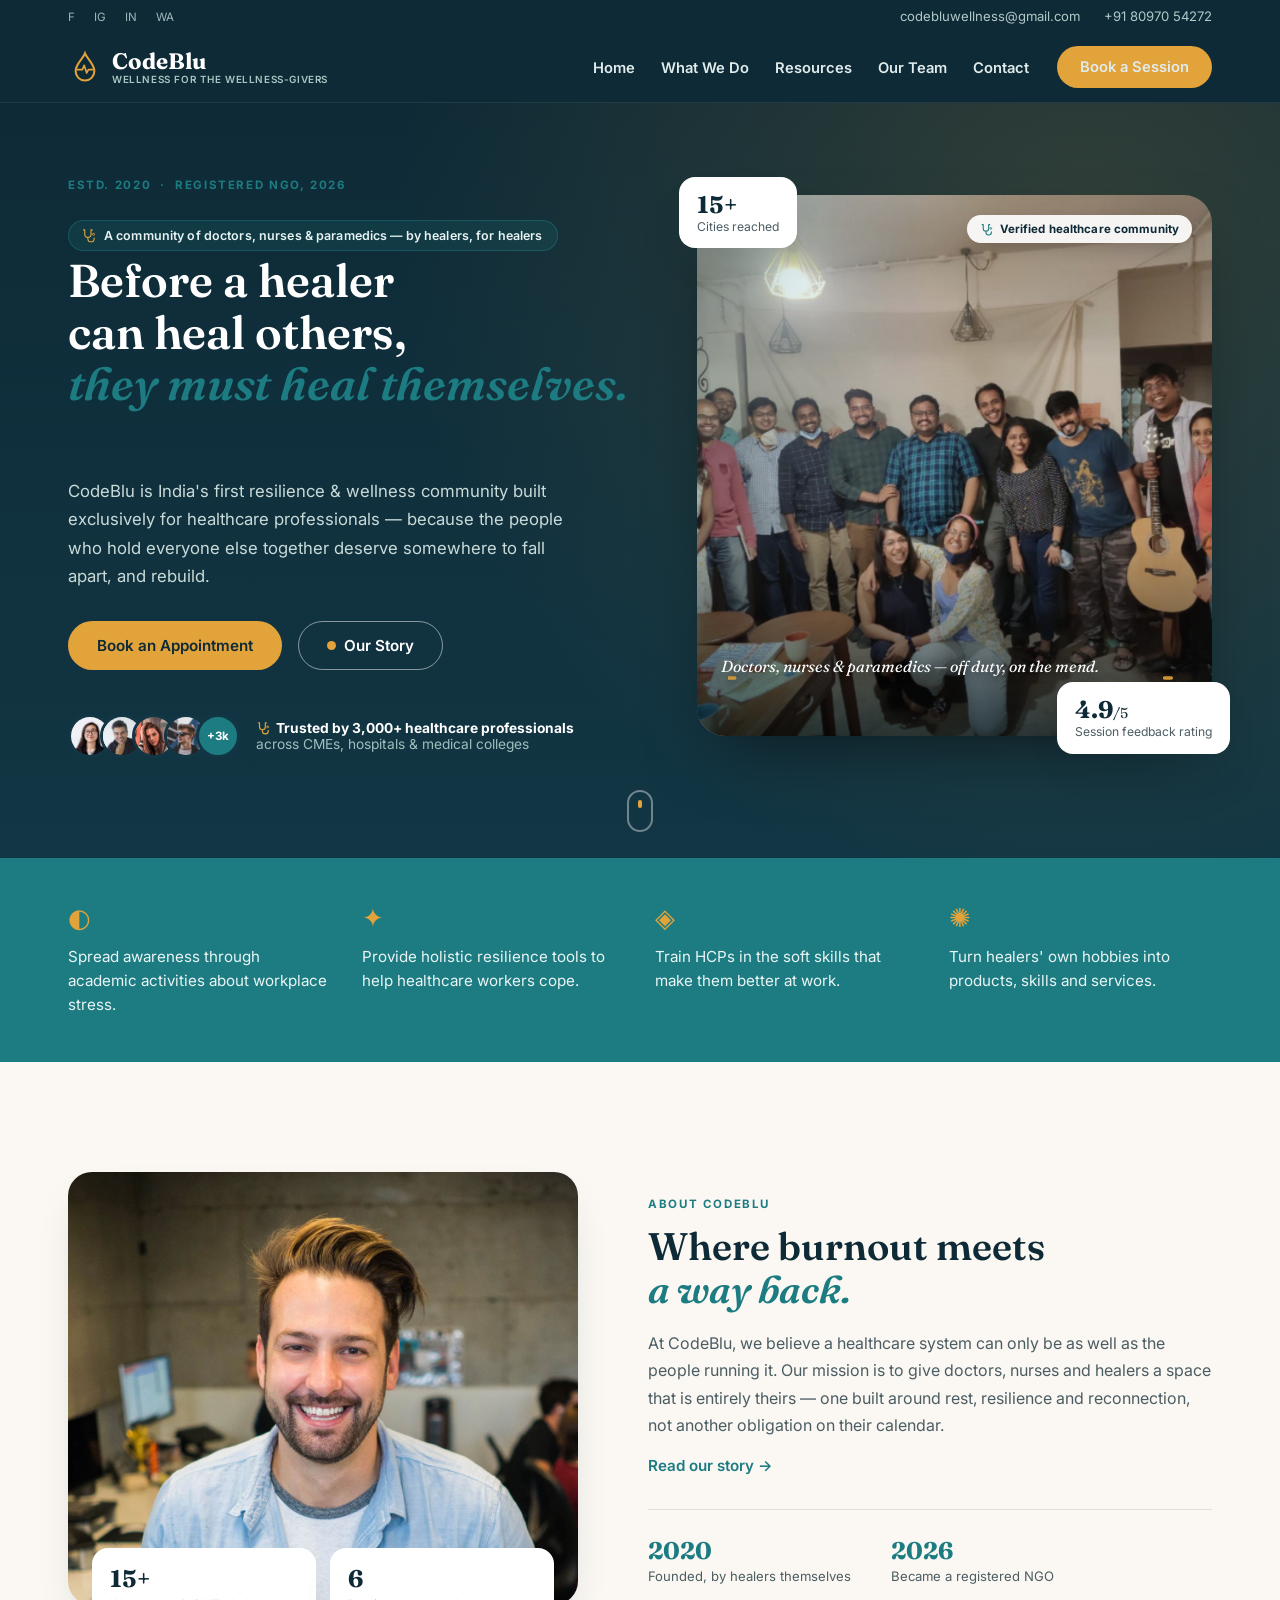
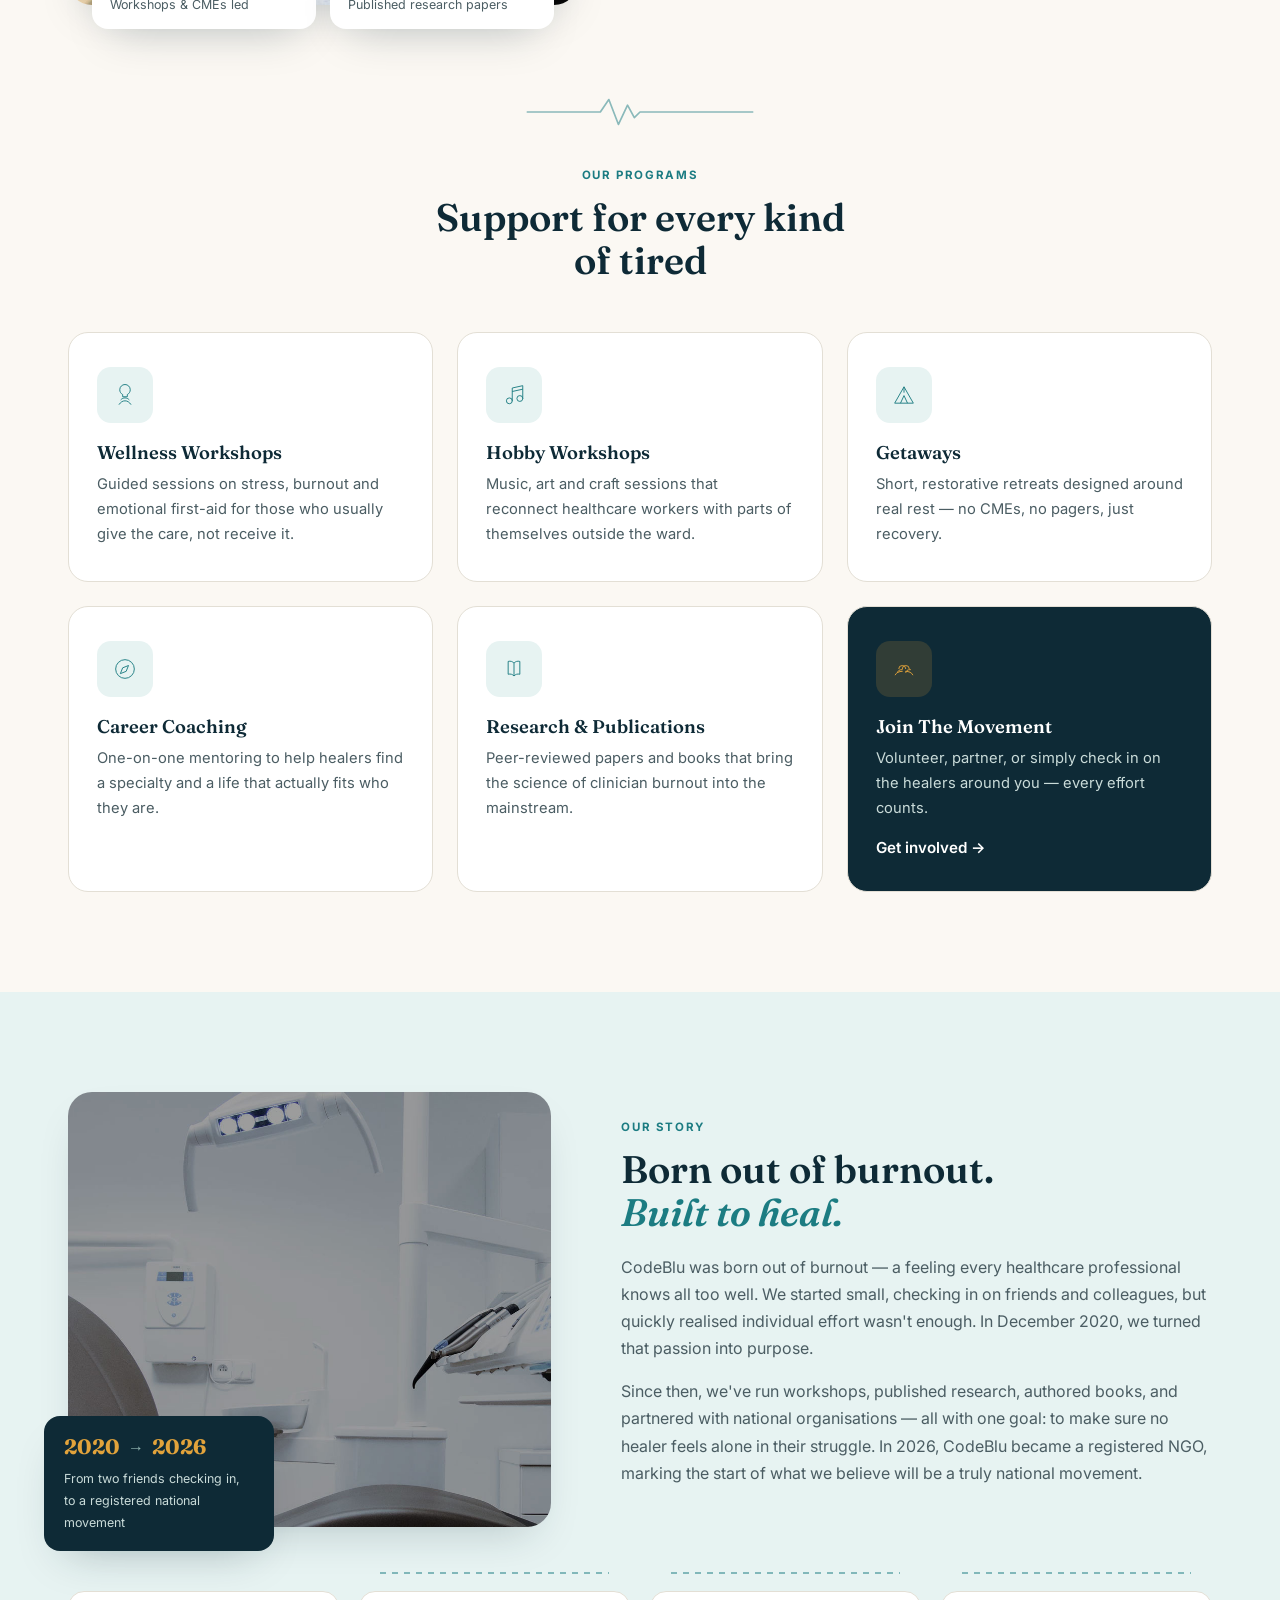
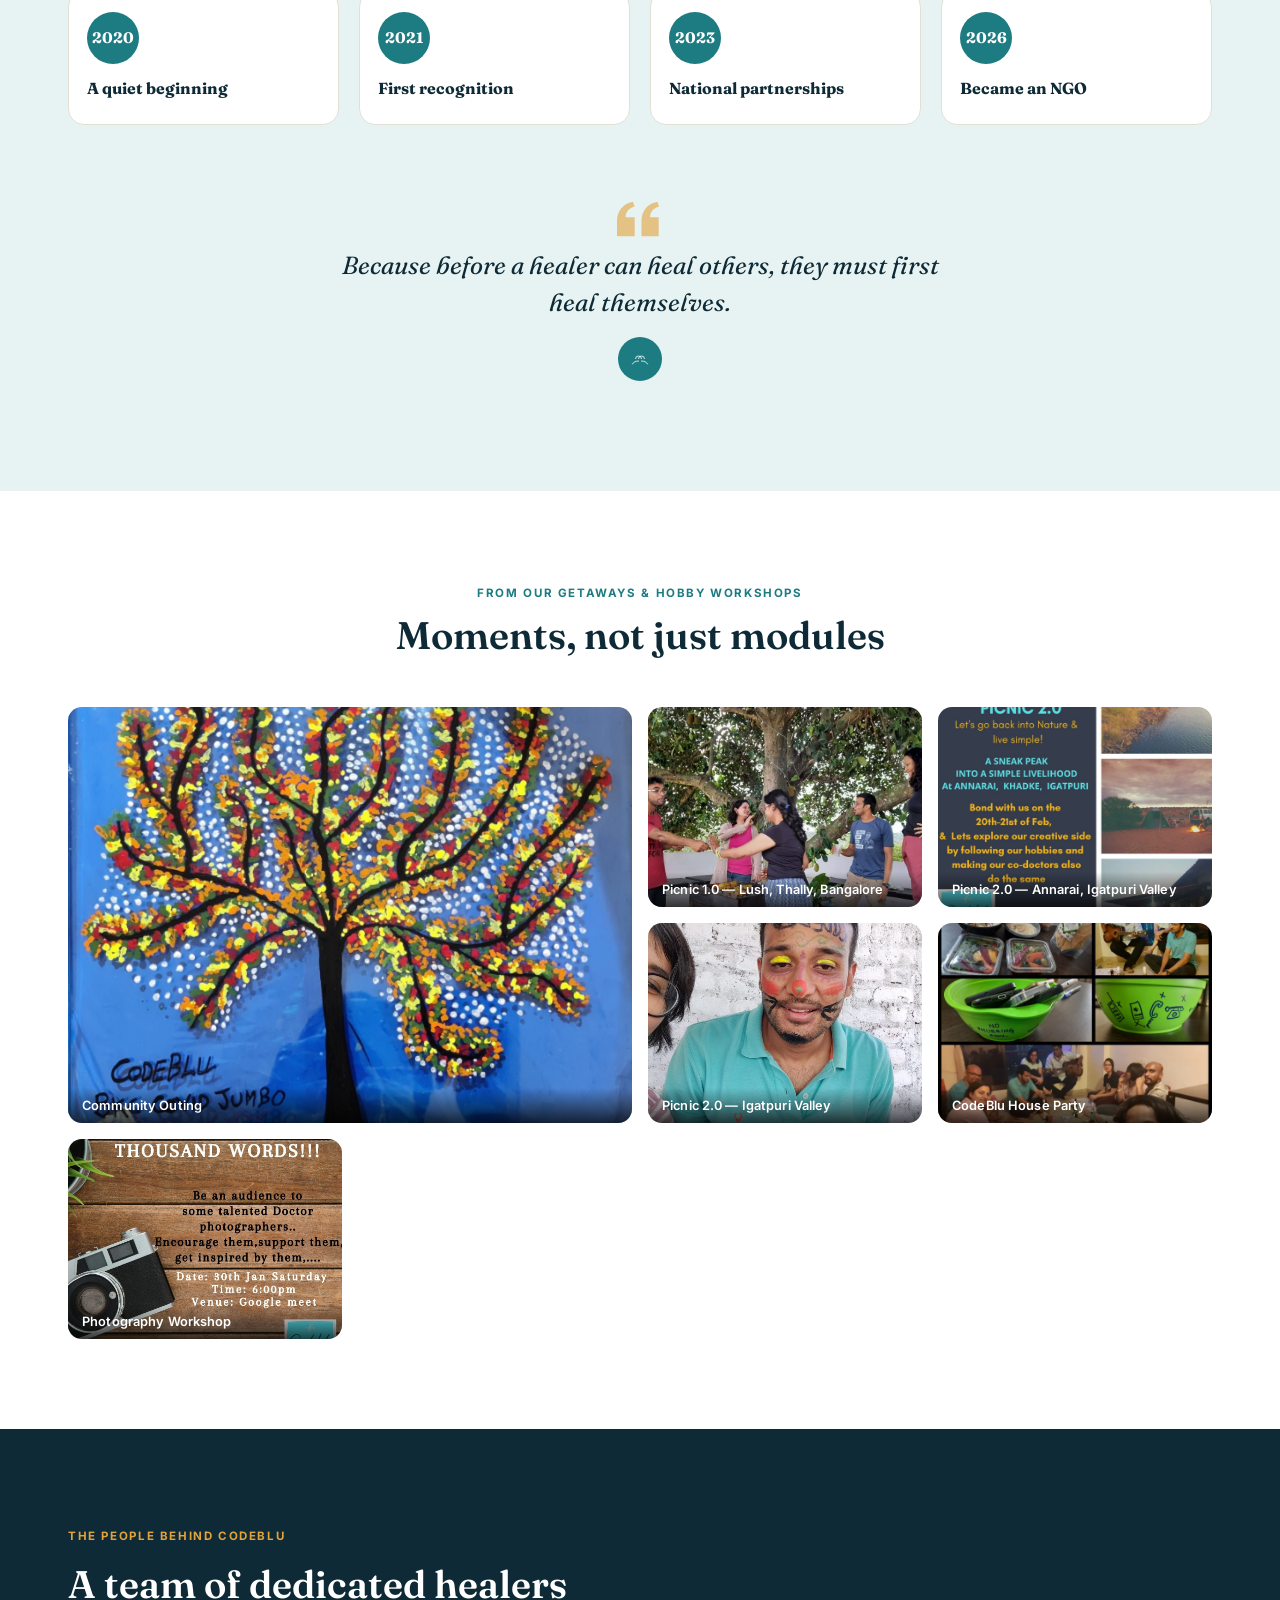
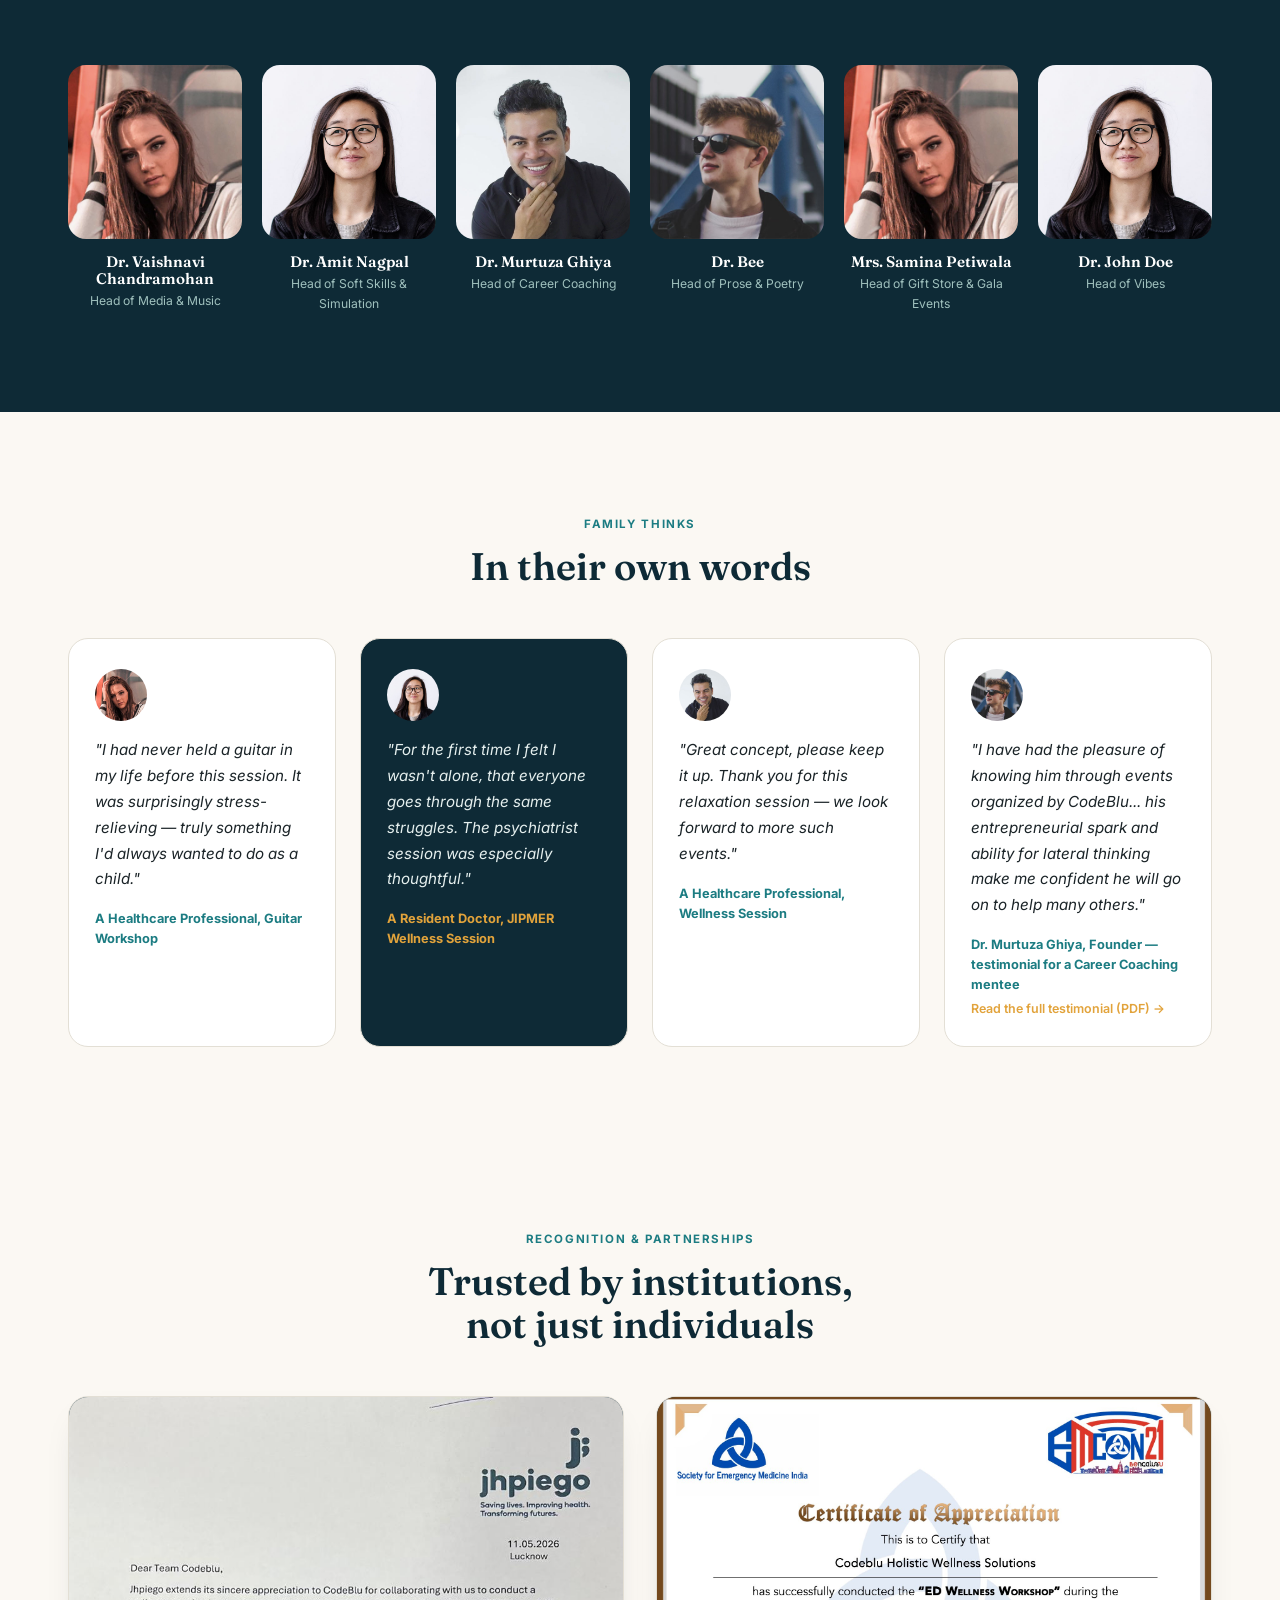
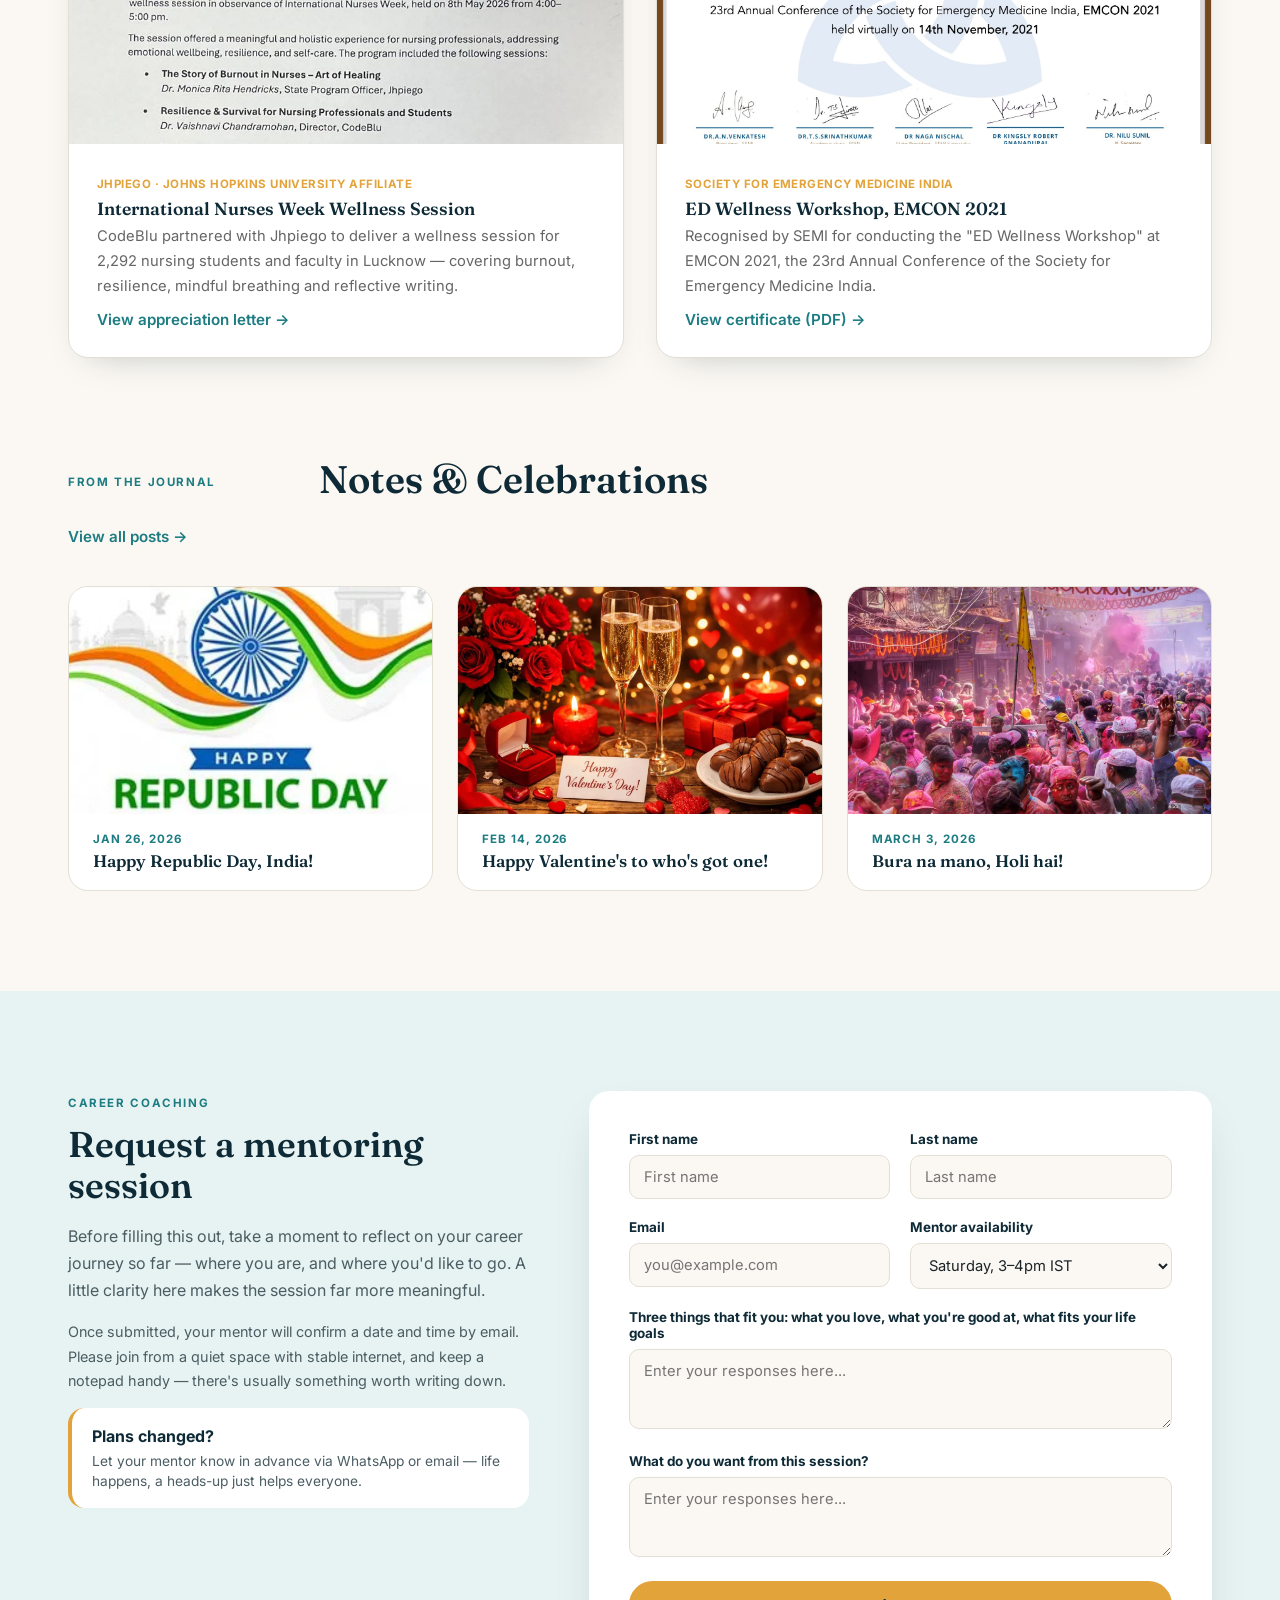
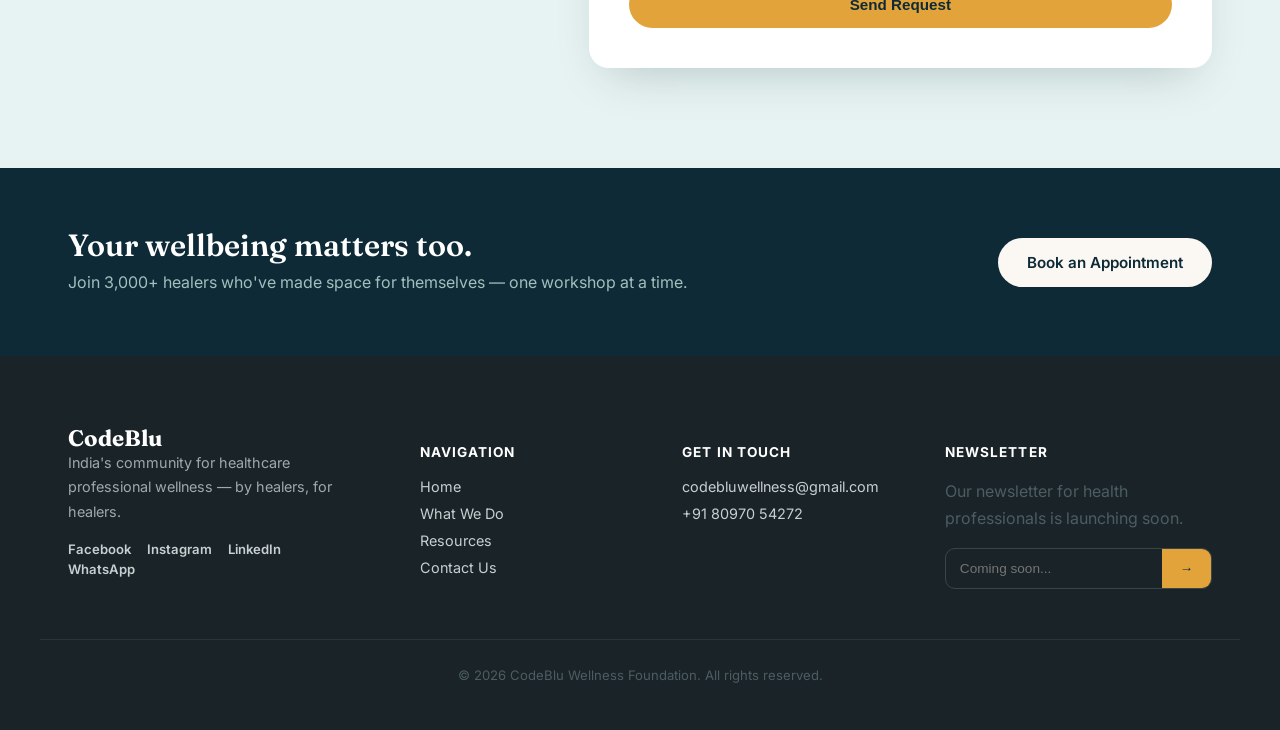
==== index.html @ 7a4b59e0 "Add files via upload" ====
<!DOCTYPE html>
<html lang="en">
<head>
<meta charset="UTF-8">
<meta name="viewport" content="width=device-width, initial-scale=1, shrink-to-fit=no">
<title>CodeBlu — By Healers, For Healers</title>
<meta name="description" content="CodeBlu is India's NGO for healthcare professional wellness — resilience workshops, career coaching, research and community, by healers, for healers.">

<link rel="preconnect" href="https://fonts.googleapis.com">
<link rel="preconnect" href="https://fonts.gstatic.com" crossorigin>
<link href="https://fonts.googleapis.com/css2?family=Fraunces:ital,opsz,wght@0,9..144,300;0,9..144,450;0,9..144,600;0,9..144,700;1,9..144,450;1,9..144,600&family=Inter:wght@400;500;600;700;800&display=swap" rel="stylesheet">

<link rel="stylesheet" href="css/redesign.css">
</head>
<body>

<!-- pulse-line svg sprite (hidden, reused via <use>) -->
<svg width="0" height="0" style="position:absolute">
  <symbol id="pulse" viewBox="0 0 400 60">
    <path d="M0 30 H130 L145 8 L162 52 L178 18 L190 40 L200 30 H400" fill="none" stroke-width="3" stroke-linecap="round" stroke-linejoin="round"/>
  </symbol>
</svg>

<!-- ============ TOP UTILITY BAR ============ -->
<div class="topbar">
  <div class="wrap topbar-row">
    <div class="topbar-social">
      <a href="#" aria-label="Facebook"><span>f</span></a>
      <a href="#" aria-label="Instagram"><span>ig</span></a>
      <a href="#" aria-label="LinkedIn"><span>in</span></a>
      <a href="https://wa.me/c/918097054272" target="_blank" aria-label="WhatsApp"><span>wa</span></a>
    </div>
    <div class="topbar-contact">
      <a href="mailto:codebluwellness@gmail.com">codebluwellness@gmail.com</a>
      <a href="tel:+918097054272">+91 80970 54272</a>
    </div>
  </div>
</div>

<!-- ============ NAV ============ -->
<header class="site-header">
  <div class="wrap nav-row">
    <a href="index.html" class="logo">
      <span class="logo-mark" aria-hidden="true">
        <svg viewBox="0 0 40 40" width="34" height="34"><path d="M20 4c-2 6-11 12-11 21a11 11 0 0 0 22 0c0-9-9-15-11-21z" fill="none" stroke="currentColor" stroke-width="2.4"/><path d="M11 23h6l2-5 3 9 2-4h5" fill="none" stroke="currentColor" stroke-width="2" stroke-linecap="round" stroke-linejoin="round"/></svg>
      </span>
      <span class="logo-text">CodeBlu<em>Wellness for the Wellness-givers</em></span>
    </a>

    <input type="checkbox" id="nav-toggle" class="nav-toggle">
    <label for="nav-toggle" class="nav-burger" aria-label="Menu"><span></span></label>

    <nav class="main-nav">
      <ul>
        <li><a href="index.html" class="active">Home</a></li>
        <li class="has-drop">
          <a href="#what-we-do">What We Do</a>
          <ul class="dropdown">
            <li><a href="#wellness-workshops">Wellness Workshops</a></li>
            <li><a href="#hobby-workshops">Hobby Workshops</a></li>
            <li><a href="#getaways">Getaways</a></li>
            <li><a href="#career-coaching">Career Coaching</a></li>
          </ul>
        </li>
        <li class="has-drop">
          <a href="#resources">Resources</a>
          <ul class="dropdown">
            <li><a href="books.html">Books &amp; Research</a></li>
            <li><a href="blog.html">Blog</a></li>
          </ul>
        </li>
        <li><a href="#team">Our Team</a></li>
        <li><a href="contact.html">Contact</a></li>
      </ul>
      <a href="#contactus" class="btn btn-primary nav-cta">Book a Session</a>
    </nav>
  </div>
</header>

<main>

<!-- ============ HERO ============ -->
<section class="hero">
  <div class="wrap hero-grid">
    <div class="hero-copy" data-reveal>
      <span class="eyebrow">ESTD. 2020 &nbsp;·&nbsp; REGISTERED NGO, 2026</span>
      <div class="cred-badge">
        <svg viewBox="0 0 24 24" width="15" height="15" fill="none"><path d="M6 3v7a5 5 0 0010 0V3M6 3H4M16 3h2M11 15v2a5 5 0 005 5 5 5 0 005-5v-1" stroke="currentColor" stroke-width="1.8" stroke-linecap="round"/><circle cx="20" cy="10" r="1.6" stroke="currentColor" stroke-width="1.4"/></svg>
        <span>A community of doctors, nurses &amp; paramedics — by healers, for healers</span>
      </div>
      <h1>Before a healer<br> can heal others,<br><em>they must heal themselves.</em></h1>
      <div class="hero-cycle" aria-hidden="true">
        <span>They must rest.</span>
        <span>They must recover.</span>
        <span>They must reconnect.</span>
        <span>They must rebuild.</span>
      </div>
      <p class="hero-lead">CodeBlu is India's first resilience &amp; wellness community built exclusively for healthcare professionals — because the people who hold everyone else together deserve somewhere to fall apart, and rebuild.</p>
      <div class="hero-actions">
        <a href="#contactus" class="btn btn-primary">Book an Appointment</a>
        <a href="#story" class="btn btn-ghost"><span class="play-dot"></span> Our Story</a>
      </div>
      <div class="hero-trust">
        <div class="avatar-stack">
          <img src="images/person_1.jpg" alt="">
          <img src="images/person_3.jpg" alt="">
          <img src="images/person_2.jpg" alt="">
          <img src="images/person_4.jpg" alt="">
          <span class="avatar-more">+3k</span>
        </div>
        <div class="trust-text">
          <strong><svg class="trust-icon" viewBox="0 0 24 24" width="14" height="14" fill="none"><path d="M6 3v7a5 5 0 0010 0V3M6 3H4M16 3h2M11 15v2a5 5 0 005 5 5 5 0 005-5v-1" stroke="var(--amber)" stroke-width="2" stroke-linecap="round"/><circle cx="20" cy="10" r="1.6" stroke="var(--amber)" stroke-width="1.5"/></svg> Trusted by 3,000+ healthcare professionals</strong>
          <span>across CMEs, hospitals &amp; medical colleges</span>
        </div>
      </div>
    </div>

    <div class="hero-visual" data-reveal>
      <div class="hero-frame">
        <img src="images/img_1.jpg" alt="Doctors and nurses unwinding together at a CodeBlu wellness retreat">
        <div class="hero-frame-tint" aria-hidden="true"></div>
        <span class="hero-id-tag"><svg viewBox="0 0 24 24" width="13" height="13" fill="none"><path d="M6 3v7a5 5 0 0010 0V3M6 3H4M16 3h2M11 15v2a5 5 0 005 5 5 5 0 005-5v-1" stroke="currentColor" stroke-width="2" stroke-linecap="round"/><circle cx="20" cy="10" r="1.6" stroke="currentColor" stroke-width="1.5"/></svg> Verified healthcare community</span>
        <p class="hero-caption">Doctors, nurses &amp; paramedics — off duty, on the mend.</p>
        <svg class="hero-pulse" viewBox="0 0 400 60"><use href="#pulse" stroke="var(--amber)"/></svg>
      </div>
      <div class="floating-card card-top">
        <strong>15+</strong>
        <span>Cities reached</span>
      </div>
      <div class="floating-card card-bottom">
        <strong>4.9<small>/5</small></strong>
        <span>Session feedback rating</span>
      </div>
    </div>
  </div>
  <a href="#what-we-do" class="scroll-cue" aria-label="Scroll to explore">
    <span></span>
  </a>
</section>

<!-- ============ MISSION STRIP (dark) ============ -->
<section class="mission-strip">
  <div class="wrap mission-grid">
    <div class="mission-item" data-reveal>
      <span class="m-icon" aria-hidden="true">◐</span>
      <p>Spread awareness through academic activities about workplace stress.</p>
    </div>
    <div class="mission-item" data-reveal>
      <span class="m-icon" aria-hidden="true">✦</span>
      <p>Provide holistic resilience tools to help healthcare workers cope.</p>
    </div>
    <div class="mission-item" data-reveal>
      <span class="m-icon" aria-hidden="true">◈</span>
      <p>Train HCPs in the soft skills that make them better at work.</p>
    </div>
    <div class="mission-item" data-reveal>
      <span class="m-icon" aria-hidden="true">✺</span>
      <p>Turn healers' own hobbies into products, skills and services.</p>
    </div>
  </div>
</section>

<!-- ============ ABOUT ============ -->
<section class="about" id="about">
  <div class="wrap about-grid">
    <div class="about-visual" data-reveal>
      <img src="images/img_2.jpg" alt="CodeBlu community session">
      <div class="about-stats">
        <div class="stat-pill"><strong>15+</strong><span>Workshops &amp; CMEs led</span></div>
        <div class="stat-pill"><strong>6</strong><span>Published research papers</span></div>
      </div>
    </div>
    <div class="about-copy" data-reveal>
      <span class="eyebrow">ABOUT CODEBLU</span>
      <h2>Where burnout meets<br><em>a way back.</em></h2>
      <p>At CodeBlu, we believe a healthcare system can only be as well as the people running it. Our mission is to give doctors, nurses and healers a space that is entirely theirs — one built around rest, resilience and reconnection, not another obligation on their calendar.</p>
      <a href="#story" class="link-arrow">Read our story →</a>
      <div class="since-row">
        <div><strong>2020</strong><span>Founded, by healers themselves</span></div>
        <div><strong>2026</strong><span>Became a registered NGO</span></div>
      </div>
    </div>
  </div>
</section>

<div class="pulse-divider"><svg viewBox="0 0 400 60"><use href="#pulse" stroke="var(--teal)"/></svg></div>

<!-- ============ WHAT WE DO ============ -->
<section class="services" id="what-we-do">
  <div class="wrap">
    <div class="section-head" data-reveal>
      <span class="eyebrow">OUR PROGRAMS</span>
      <h2>Support for every kind<br class="hide-mb"> of tired</h2>
    </div>
    <div class="service-grid">
      <article class="service-card" id="wellness-workshops" data-reveal>
        <span class="s-icon" aria-hidden="true"><svg viewBox="0 0 48 48" fill="none"><path d="M24 6c-5 0-9 4-9 9 0 3.6 2 6.7 5 8.2V27h8v-3.8c3-1.5 5-4.6 5-8.2 0-5-4-9-9-9z" stroke="currentColor" stroke-width="1.6" stroke-linejoin="round"/><path d="M17 32c1.8-2 4.2-3 7-3s5.2 1 7 3M14 40c2.7-4 6-6 10-6s7.3 2 10 6" stroke="currentColor" stroke-width="1.6" stroke-linecap="round"/></svg></span>
        <h3>Wellness Workshops</h3>
        <p>Guided sessions on stress, burnout and emotional first-aid for those who usually give the care, not receive it.</p>
      </article>
      <article class="service-card" id="hobby-workshops" data-reveal>
        <span class="s-icon" aria-hidden="true"><svg viewBox="0 0 48 48" fill="none"><circle cx="16" cy="34" r="5" stroke="currentColor" stroke-width="1.6"/><circle cx="34" cy="30" r="5" stroke="currentColor" stroke-width="1.6"/><path d="M21 34V12l18-4v22" stroke="currentColor" stroke-width="1.6" stroke-linecap="round" stroke-linejoin="round"/><path d="M21 18l18-4" stroke="currentColor" stroke-width="1.6"/></svg></span>
        <h3>Hobby Workshops</h3>
        <p>Music, art and craft sessions that reconnect healthcare workers with parts of themselves outside the ward.</p>
      </article>
      <article class="service-card" id="getaways" data-reveal>
        <span class="s-icon" aria-hidden="true"><svg viewBox="0 0 48 48" fill="none"><path d="M24 10L8 38h32L24 10z" stroke="currentColor" stroke-width="1.6" stroke-linejoin="round"/><path d="M18 38l6-13 6 13M24 10v10" stroke="currentColor" stroke-width="1.6" stroke-linejoin="round"/></svg></span>
        <h3>Getaways</h3>
        <p>Short, restorative retreats designed around real rest — no CMEs, no pagers, just recovery.</p>
      </article>
      <article class="service-card" id="career-coaching" data-reveal>
        <span class="s-icon" aria-hidden="true"><svg viewBox="0 0 48 48" fill="none"><circle cx="24" cy="24" r="16" stroke="currentColor" stroke-width="1.6"/><path d="M30 18l-4 10-10 4 4-10z" stroke="currentColor" stroke-width="1.6" stroke-linejoin="round"/></svg></span>
        <h3>Career Coaching</h3>
        <p>One-on-one mentoring to help healers find a specialty and a life that actually fits who they are.</p>
      </article>
      <article class="service-card" data-reveal>
        <span class="s-icon" aria-hidden="true"><svg viewBox="0 0 48 48" fill="none"><path d="M24 14c-2.5-3-6-4-10-3v22c4-1 7.5 0 10 3 2.5-3 6-4 10-3V11c-4-1-7.5 0-10 3z" stroke="currentColor" stroke-width="1.6" stroke-linejoin="round"/><path d="M24 14v22" stroke="currentColor" stroke-width="1.6"/></svg></span>
        <h3>Research &amp; Publications</h3>
        <p>Peer-reviewed papers and books that bring the science of clinician burnout into the mainstream.</p>
      </article>
      <article class="service-card featured" data-reveal>
        <span class="s-icon" aria-hidden="true"><svg viewBox="0 0 48 48" fill="none"><path d="M15 24a6 6 0 1112 0M21 24a6 6 0 1112 0" stroke="currentColor" stroke-width="1.6"/><path d="M13 30c0-3 3-5 8-5M27 30c0-3 3-5 8-5" stroke="currentColor" stroke-width="1.6" stroke-linecap="round"/><path d="M9 34c2-4 6-6 12-6M27 28c6 0 10 2 12 6" stroke="currentColor" stroke-width="1.6" stroke-linecap="round"/></svg></span>
        <h3>Join The Movement</h3>
        <p>Volunteer, partner, or simply check in on the healers around you — every effort counts.</p>
        <a href="contact.html" class="link-arrow light">Get involved →</a>
      </article>
    </div>
  </div>
</section>

<!-- ============ OUR STORY ============ -->
<section class="story" id="story">
  <div class="wrap">
    <div class="story-grid">
      <div class="story-visual" data-reveal>
        <img src="images/hero_bg_2.jpg" alt="CodeBlu founders and community">
        <div class="story-badge">
          <strong>2020<span>→</span>2026</strong>
          <span>From two friends checking in,<br>to a registered national movement</span>
        </div>
      </div>
      <div class="story-copy" data-reveal>
        <span class="eyebrow">OUR STORY</span>
        <h2>Born out of burnout.<br><em>Built to heal.</em></h2>
        <p>CodeBlu was born out of burnout — a feeling every healthcare professional knows all too well. We started small, checking in on friends and colleagues, but quickly realised individual effort wasn't enough. In December 2020, we turned that passion into purpose.</p>
        <p>Since then, we've run workshops, published research, authored books, and partnered with national organisations — all with one goal: to make sure no healer feels alone in their struggle. In 2026, CodeBlu became a registered NGO, marking the start of what we believe will be a truly national movement.</p>
      </div>
    </div>

    <ol class="story-timeline">
      <li class="timeline-item" tabindex="0" data-reveal>
        <span class="tl-dot">2020</span>
        <div class="tl-body">
          <h4>A quiet beginning</h4>
          <p>A small circle of healers started checking in on burnt-out colleagues — no funding, no name, just care.</p>
        </div>
      </li>
      <li class="timeline-item" tabindex="0" data-reveal>
        <span class="tl-dot">2021</span>
        <div class="tl-body">
          <h4>First recognition</h4>
          <p>Recognised by the Society for Emergency Medicine India for the ED Wellness Workshop at EMCON 2021.</p>
        </div>
      </li>
      <li class="timeline-item" tabindex="0" data-reveal>
        <span class="tl-dot">2023</span>
        <div class="tl-body">
          <h4>National partnerships</h4>
          <p>Partnered with Jhpiego to reach thousands of nursing students and faculty across India.</p>
        </div>
      </li>
      <li class="timeline-item" tabindex="0" data-reveal>
        <span class="tl-dot">2026</span>
        <div class="tl-body">
          <h4>Became an NGO</h4>
          <p>CodeBlu registered as a nonprofit — turning a movement of volunteers into a lasting institution.</p>
        </div>
      </li>
    </ol>

    <div class="pull-quote" data-reveal>
      <svg class="pq-mark" viewBox="0 0 64 48" fill="none" aria-hidden="true"><path d="M0 48V27.4C0 12.3 8.6 2.6 22 0l2.6 6.6c-8 2.3-12.6 8-12.6 15h12.6V48H0zm34 0V27.4C34 12.3 42.6 2.6 56 0l2.6 6.6c-8 2.3-12.6 8-12.6 15H58V48H34z" fill="currentColor"/></svg>
      <p>Because before a healer can heal others, they must first heal themselves.</p>
      <span class="pq-icon" aria-hidden="true"><svg viewBox="0 0 48 48" fill="none"><path d="M15 24a6 6 0 1112 0M21 24a6 6 0 1112 0" stroke="currentColor" stroke-width="1.6"/><path d="M9 34c2-4 6-6 12-6M27 28c6 0 10 2 12 6" stroke="currentColor" stroke-width="1.6" stroke-linecap="round"/></svg></span>
    </div>
  </div>
</section>

<!-- ============ GALLERY ============ -->
<section class="gallery">
  <div class="wrap">
    <div class="section-head" data-reveal>
      <span class="eyebrow">FROM OUR GETAWAYS &amp; HOBBY WORKSHOPS</span>
      <h2>Moments, not just modules</h2>
    </div>
    <div class="gallery-grid">
      <a class="gallery-item span-2" href="images/gallery/community-outing-1.jpg" target="_blank" rel="noopener" data-reveal>
        <img src="images/gallery/community-outing-1.jpg" alt="CodeBlu community outing">
        <span class="gallery-caption">Community Outing</span>
      </a>
      <a class="gallery-item" href="images/gallery/picnic-lush-bangalore.jpg" target="_blank" rel="noopener" data-reveal>
        <img src="images/gallery/picnic-lush-bangalore.jpg" alt="CodeBlu Picnic 1.0 at Lush, Thally, Bangalore">
        <span class="gallery-caption">Picnic 1.0 — Lush, Thally, Bangalore</span>
      </a>
      <a class="gallery-item" href="images/gallery/picnic-igatpuri-1.jpg" target="_blank" rel="noopener" data-reveal>
        <img src="images/gallery/picnic-igatpuri-1.jpg" alt="CodeBlu Picnic 2.0 at Annarai, Igatpuri Valley">
        <span class="gallery-caption">Picnic 2.0 — Annarai, Igatpuri Valley</span>
      </a>
      <a class="gallery-item" href="images/gallery/picnic-igatpuri-2.jpg" target="_blank" rel="noopener" data-reveal>
        <img src="images/gallery/picnic-igatpuri-2.jpg" alt="CodeBlu Picnic 2.0 group at Igatpuri Valley">
        <span class="gallery-caption">Picnic 2.0 — Igatpuri Valley</span>
      </a>
      <a class="gallery-item" href="images/gallery/house-party.jpg" target="_blank" rel="noopener" data-reveal>
        <img src="images/gallery/house-party.jpg" alt="CodeBlu House Party — wine and healthy snacks">
        <span class="gallery-caption">CodeBlu House Party</span>
      </a>
      <a class="gallery-item" href="images/gallery/photography-workshop.jpg" target="_blank" rel="noopener" data-reveal>
        <img src="images/gallery/photography-workshop.jpg" alt="CodeBlu Photography hobby workshop">
        <span class="gallery-caption">Photography Workshop</span>
      </a>
    </div>
  </div>
</section>

<!-- ============ TEAM ============ -->
<section class="team" id="team">
  <div class="wrap">
    <div class="section-head light" data-reveal>
      <span class="eyebrow">THE PEOPLE BEHIND CODEBLU</span>
      <h2>A team of dedicated healers</h2>
    </div>
    <div class="team-grid">
      <div class="team-card" data-reveal>
        <img src="images/person_2.jpg" alt="Dr. Vaishnavi Chandramohan">
        <h3>Dr. Vaishnavi Chandramohan</h3>
        <span>Head of Media &amp; Music</span>
      </div>
      <div class="team-card" data-reveal>
        <img src="images/person_1.jpg" alt="Dr. Amit Nagpal">
        <h3>Dr. Amit Nagpal</h3>
        <span>Head of Soft Skills &amp; Simulation</span>
      </div>
      <div class="team-card" data-reveal>
        <img src="images/person_3.jpg" alt="Dr. Murtuza Ghiya">
        <h3>Dr. Murtuza Ghiya</h3>
        <span>Head of Career Coaching</span>
      </div>
      <div class="team-card" data-reveal>
        <img src="images/person_4.jpg" alt="Dr. Bee">
        <h3>Dr. Bee</h3>
        <span>Head of Prose &amp; Poetry</span>
      </div>
      <div class="team-card" data-reveal>
        <img src="images/person_2.jpg" alt="Mrs. Samina Petiwala">
        <h3>Mrs. Samina Petiwala</h3>
        <span>Head of Gift Store &amp; Gala Events</span>
      </div>
      <div class="team-card" data-reveal>
        <img src="images/person_1.jpg" alt="Dr. John Doe">
        <h3>Dr. John Doe</h3>
        <span>Head of Vibes</span>
      </div>
    </div>
  </div>
</section>

<!-- ============ TESTIMONIALS ============ -->
<section class="testimonials">
  <div class="wrap">
    <div class="section-head" data-reveal>
      <span class="eyebrow">FAMILY THINKS</span>
      <h2>In their own words</h2>
    </div>
    <div class="testi-grid">
      <blockquote class="testi-card" data-reveal>
        <img src="images/person_2.jpg" alt="">
        <p>"I had never held a guitar in my life before this session. It was surprisingly stress-relieving — truly something I'd always wanted to do as a child."</p>
        <cite>A Healthcare Professional, Guitar Workshop</cite>
      </blockquote>
      <blockquote class="testi-card highlight" data-reveal>
        <img src="images/person_1.jpg" alt="">
        <p>"For the first time I felt I wasn't alone, that everyone goes through the same struggles. The psychiatrist session was especially thoughtful."</p>
        <cite>A Resident Doctor, JIPMER Wellness Session</cite>
      </blockquote>
      <blockquote class="testi-card" data-reveal>
        <img src="images/person_3.jpg" alt="">
        <p>"Great concept, please keep it up. Thank you for this relaxation session — we look forward to more such events."</p>
        <cite>A Healthcare Professional, Wellness Session</cite>
      </blockquote>
      <blockquote class="testi-card" data-reveal>
        <img src="images/person_4.jpg" alt="">
        <p>"I have had the pleasure of knowing him through events organized by CodeBlu... his entrepreneurial spark and ability for lateral thinking make me confident he will go on to help many others."</p>
        <cite>Dr. Murtuza Ghiya, Founder — testimonial for a Career Coaching mentee</cite>
        <a class="testi-source" href="assets/downloads/career-coaching-testimonial-ashutosh-sharma.pdf" target="_blank" rel="noopener">Read the full testimonial (PDF) →</a>
      </blockquote>
    </div>
  </div>
</section>

<!-- ============ RECOGNITION & PARTNERSHIPS ============ -->
<section class="recognition">
  <div class="wrap">
    <div class="section-head" data-reveal>
      <span class="eyebrow">RECOGNITION &amp; PARTNERSHIPS</span>
      <h2>Trusted by institutions,<br class="hide-mb"> not just individuals</h2>
    </div>
    <div class="recognition-grid">
      <a class="recognition-card" href="images/recognition/jhpiego-letter.jpg" target="_blank" rel="noopener" data-reveal>
        <div class="r-media">
          <img src="images/recognition/jhpiego-letter.jpg" alt="Appreciation letter from Jhpiego">
          <span class="r-zoom" aria-hidden="true"><svg viewBox="0 0 24 24" fill="none"><circle cx="10.5" cy="10.5" r="6.5" stroke="currentColor" stroke-width="1.6"/><path d="M15.2 15.2L20 20M10.5 7.5v6M7.5 10.5h6" stroke="currentColor" stroke-width="1.6" stroke-linecap="round"/></svg></span>
        </div>
        <div class="r-body">
          <span class="r-tag">Jhpiego · Johns Hopkins University Affiliate</span>
          <h3>International Nurses Week Wellness Session</h3>
          <p>CodeBlu partnered with Jhpiego to deliver a wellness session for 2,292 nursing students and faculty in Lucknow — covering burnout, resilience, mindful breathing and reflective writing.</p>
          <span class="link-arrow">View appreciation letter →</span>
        </div>
      </a>
      <a class="recognition-card" href="assets/downloads/emcon-2021-certificate-of-appreciation.pdf" target="_blank" rel="noopener" data-reveal>
        <div class="r-media">
          <img src="images/recognition/emcon-certificate.jpg" alt="Certificate of Appreciation from Society for Emergency Medicine India">
          <span class="r-zoom" aria-hidden="true"><svg viewBox="0 0 24 24" fill="none"><circle cx="10.5" cy="10.5" r="6.5" stroke="currentColor" stroke-width="1.6"/><path d="M15.2 15.2L20 20M10.5 7.5v6M7.5 10.5h6" stroke="currentColor" stroke-width="1.6" stroke-linecap="round"/></svg></span>
        </div>
        <div class="r-body">
          <span class="r-tag">Society for Emergency Medicine India</span>
          <h3>ED Wellness Workshop, EMCON 2021</h3>
          <p>Recognised by SEMI for conducting the "ED Wellness Workshop" at EMCON 2021, the 23rd Annual Conference of the Society for Emergency Medicine India.</p>
          <span class="link-arrow">View certificate (PDF) →</span>
        </div>
      </a>
    </div>
  </div>
</section>

<!-- ============ BLOG STRIP ============ -->
<section class="blog-strip" id="resources">
  <div class="wrap">
    <div class="section-head" data-reveal>
      <span class="eyebrow">FROM THE JOURNAL</span>
      <h2>Notes &amp; Celebrations</h2>
      <a href="blog.html" class="link-arrow">View all posts →</a>
    </div>
    <div class="blog-grid">
      <a class="blog-card" href="blog.html" data-reveal>
        <img src="images/republic_blog.jpg" alt="">
        <span class="blog-date">Jan 26, 2026</span>
        <h3>Happy Republic Day, India!</h3>
      </a>
      <a class="blog-card" href="blog.html" data-reveal>
        <img src="images/valentines_blog.jpg" alt="">
        <span class="blog-date">Feb 14, 2026</span>
        <h3>Happy Valentine's to who's got one!</h3>
      </a>
      <a class="blog-card" href="blog.html" data-reveal>
        <img src="images/holi_blog.jpg" alt="">
        <span class="blog-date">March 3, 2026</span>
        <h3>Bura na mano, Holi hai!</h3>
      </a>
    </div>
  </div>
</section>

<!-- ============ APPOINTMENT ============ -->
<section class="appointment" id="contactus">
  <div class="wrap appt-grid">
    <div class="appt-copy" data-reveal>
      <span class="eyebrow">CAREER COACHING</span>
      <h2>Request a mentoring session</h2>
      <p>Before filling this out, take a moment to reflect on your career journey so far — where you are, and where you'd like to go. A little clarity here makes the session far more meaningful.</p>
      <p class="muted">Once submitted, your mentor will confirm a date and time by email. Please join from a quiet space with stable internet, and keep a notepad handy — there's usually something worth writing down.</p>
      <div class="appt-note">
        <strong>Plans changed?</strong>
        <span>Let your mentor know in advance via WhatsApp or email — life happens, a heads-up just helps everyone.</span>
      </div>
    </div>

    <form class="appt-form" data-reveal action="#" onsubmit="return false;">
      <div class="form-row two">
        <div class="field">
          <label for="fname">First name</label>
          <input type="text" id="fname" placeholder="First name">
        </div>
        <div class="field">
          <label for="lname">Last name</label>
          <input type="text" id="lname" placeholder="Last name">
        </div>
      </div>
      <div class="form-row two">
        <div class="field">
          <label for="email">Email</label>
          <input type="email" id="email" placeholder="you@example.com">
        </div>
        <div class="field">
          <label for="slot">Mentor availability</label>
          <select id="slot">
            <option>Saturday, 3–4pm IST</option>
            <option>Sunday, 3–4pm IST</option>
          </select>
        </div>
      </div>
      <div class="form-row">
        <div class="field">
          <label for="fit">Three things that fit you: what you love, what you're good at, what fits your life goals</label>
          <textarea id="fit" rows="3" placeholder="Enter your responses here..."></textarea>
        </div>
      </div>
      <div class="form-row">
        <div class="field">
          <label for="goal">What do you want from this session?</label>
          <textarea id="goal" rows="3" placeholder="Enter your responses here..."></textarea>
        </div>
      </div>
      <button type="submit" class="btn btn-primary full">Send Request</button>
    </form>
  </div>
</section>

<!-- ============ CTA BAND ============ -->
<section class="cta-band">
  <div class="wrap cta-row">
    <div>
      <h2>Your wellbeing matters too.</h2>
      <p>Join 3,000+ healers who've made space for themselves — one workshop at a time.</p>
    </div>
    <a href="#contactus" class="btn btn-light">Book an Appointment</a>
  </div>
</section>

</main>

<!-- ============ FOOTER ============ -->
<footer class="site-footer">
  <div class="wrap footer-grid">
    <div class="footer-brand">
      <span class="logo-text light">CodeBlu</span>
      <p>India's community for healthcare professional wellness — by healers, for healers.</p>
      <div class="footer-social">
        <a href="#">Facebook</a><a href="#">Instagram</a><a href="#">LinkedIn</a>
        <a href="https://wa.me/c/918097054272" target="_blank">WhatsApp</a>
      </div>
    </div>
    <div class="footer-col">
      <h4>Navigation</h4>
      <ul>
        <li><a href="index.html">Home</a></li>
        <li><a href="#what-we-do">What We Do</a></li>
        <li><a href="blog.html">Resources</a></li>
        <li><a href="contact.html">Contact Us</a></li>
      </ul>
    </div>
    <div class="footer-col">
      <h4>Get In Touch</h4>
      <ul>
        <li><a href="mailto:codebluwellness@gmail.com">codebluwellness@gmail.com</a></li>
        <li><a href="tel:+918097054272">+91 80970 54272</a></li>
      </ul>
    </div>
    <div class="footer-col newsletter">
      <h4>Newsletter</h4>
      <p>Our newsletter for health professionals is launching soon.</p>
      <form onsubmit="return false;" class="news-form">
        <input type="email" placeholder="Coming soon...">
        <button type="submit">→</button>
      </form>
    </div>
  </div>
  <div class="wrap footer-bottom">
    <p>© <span id="year"></span> CodeBlu Wellness Foundation. All rights reserved.</p>
  </div>
</footer>

<script src="js/redesign.js"></script>
</body>
</html>
---- css/redesign.css ----
/* =========================================================
   CodeBlu — redesign tokens
   Palette: deep clinical navy + teal, warm amber "pulse" accent,
   warm cream base (not stark white) so it reads human, not sterile.
========================================================= */
:root{
  --navy:#0E2A36;
  --navy-2:#123644;
  --teal:#1C7C82;
  --teal-light:#E7F3F2;
  --cream:#FBF8F3;
  --amber:#E2A33B;
  --ink:#1A2327;
  --ink-soft:#4B5D63;
  --line:#E3DFD5;
  --radius:20px;
  --shadow: 0 20px 45px -20px rgba(14,42,54,.25);
  --serif:'Fraunces', serif;
  --sans:'Inter', sans-serif;
}

*{box-sizing:border-box;}
html{scroll-behavior:smooth;}
body{
  margin:0;
  font-family:var(--sans);
  color:var(--ink);
  background:var(--cream);
  -webkit-font-smoothing:antialiased;
}
img{max-width:100%;display:block;}
a{color:inherit;text-decoration:none;}
ul{list-style:none;margin:0;padding:0;}
.wrap{max-width:1200px;margin:0 auto;padding:0 28px;}
h1,h2,h3{font-family:var(--serif);line-height:1.12;margin:0 0 .5em;font-weight:600;}
em{font-style:italic;color:var(--teal);}
p{line-height:1.7;color:var(--ink-soft);margin:0 0 1em;}
.eyebrow{
  display:inline-block;
  font-size:.72rem;
  font-weight:700;
  letter-spacing:.14em;
  text-transform:uppercase;
  color:var(--teal);
  margin-bottom:14px;
}
.hide-mb{display:inline;}

/* buttons */
.btn{
  display:inline-flex;align-items:center;gap:8px;
  padding:14px 28px;border-radius:100px;
  font-weight:600;font-size:.95rem;
  border:1px solid transparent;
  cursor:pointer;transition:.25s ease;
  white-space:nowrap;
}
.btn-primary{background:var(--amber);color:var(--navy);}
.btn-primary:hover{background:#cf9130;transform:translateY(-2px);}
.btn-ghost{background:transparent;border-color:rgba(255,255,255,.5);color:inherit;}
.btn-ghost:hover{background:rgba(255,255,255,.08);}
.play-dot{width:9px;height:9px;border-radius:50%;background:var(--amber);display:inline-block;}
.btn-light{background:var(--cream);color:var(--navy);}
.btn-light:hover{background:#fff;transform:translateY(-2px);}
.btn.full{width:100%;justify-content:center;}
.link-arrow{color:var(--teal);font-weight:600;font-size:.95rem;}
.link-arrow.light{color:#fff;}
.link-arrow:hover{text-decoration:underline;}

/* pulse motif */
.pulse-divider{max-width:400px;margin:0 auto;padding:0 20px 10px;opacity:.5;}
.pulse-divider svg{width:100%;height:34px;}
.pulse-divider svg path, .hero-pulse path{fill:none;}

/* ============ TOPBAR ============ */
.topbar{background:var(--navy);color:#cfe4e2;font-size:.82rem;}
.topbar-row{display:flex;justify-content:space-between;align-items:center;padding:8px 28px;}
.topbar-social a{margin-right:14px;opacity:.75;font-size:.72rem;text-transform:uppercase;letter-spacing:.05em;}
.topbar-social a:hover{opacity:1;}
.topbar-contact a{margin-left:20px;opacity:.85;}
.topbar-contact a:hover{opacity:1;}

/* ============ NAV ============ */
.site-header{background:var(--navy);position:sticky;top:0;z-index:50;border-bottom:1px solid rgba(255,255,255,.08);}
.nav-row{display:flex;align-items:center;justify-content:space-between;padding:14px 28px;color:#fff;}
.logo{display:flex;align-items:center;gap:10px;}
.logo-mark{color:var(--amber);display:flex;}
.logo-text{font-family:var(--serif);font-size:1.4rem;font-weight:700;display:flex;flex-direction:column;line-height:1.1;}
.logo-text em{font-style:normal;font-family:var(--sans);font-size:.62rem;letter-spacing:.06em;text-transform:uppercase;color:#a9c6c3;font-weight:600;}
.logo-text.light{color:#fff;}

.main-nav{display:flex;align-items:center;gap:28px;}
.main-nav ul{display:flex;gap:26px;}
.main-nav a{font-weight:600;font-size:.92rem;color:#dfeceb;}
.main-nav li.active a, .main-nav a:hover{color:var(--amber);}
.has-drop{position:relative;}
.dropdown{
  position:absolute;top:100%;left:0;background:#fff;min-width:200px;
  border-radius:12px;box-shadow:var(--shadow);padding:8px;
  opacity:0;visibility:hidden;transform:translateY(8px);
  transition:.2s ease;
}
.has-drop:hover .dropdown{opacity:1;visibility:visible;transform:translateY(0);}
.dropdown li a{color:var(--ink);padding:8px 12px;border-radius:8px;display:block;font-weight:500;}
.dropdown li a:hover{background:var(--teal-light);color:var(--teal);}
.nav-cta{padding:11px 22px;font-size:.88rem;}

.nav-toggle{display:none;}
.nav-burger{display:none;}

/* ============ HERO ============ */
.hero{background:linear-gradient(180deg,var(--navy) 0%, var(--navy-2) 100%);color:#fff;padding:70px 0 100px;position:relative;overflow:hidden;}
.hero::before{
  content:"";position:absolute;inset:0;
  background:radial-gradient(circle at 85% 15%, rgba(226,163,59,.16), transparent 55%);
  pointer-events:none;
}
.hero-grid{display:grid;grid-template-columns:1.05fr .95fr;gap:60px;align-items:center;position:relative;}
.hero-copy h1{font-size:clamp(2.1rem,3.6vw,3.15rem);color:#fff;}
.cred-badge{
  display:inline-flex;align-items:center;gap:8px;
  margin:14px 0 4px;padding:7px 14px 7px 12px;
  background:rgba(28,124,130,.18);border:1px solid rgba(28,124,130,.45);
  border-radius:99px;color:var(--teal-light);font-size:.78rem;font-weight:600;
  letter-spacing:.01em;
}
.cred-badge svg{flex-shrink:0;color:var(--amber);}
.hero-lead{color:#c9dbd9;font-size:1.05rem;max-width:520px;}

/* rotating tagline */
.hero-cycle{position:relative;height:1.3em;margin:14px 0 22px;font-family:var(--serif);font-style:italic;font-size:1.05rem;color:var(--amber);}
.hero-cycle span{position:absolute;left:0;top:0;opacity:0;white-space:nowrap;animation:cycleFade 8s infinite;}
.hero-cycle span:nth-child(1){animation-delay:0s;}
.hero-cycle span:nth-child(2){animation-delay:2s;}
.hero-cycle span:nth-child(3){animation-delay:4s;}
.hero-cycle span:nth-child(4){animation-delay:6s;}
@keyframes cycleFade{
  0%{opacity:0;transform:translateY(6px);}
  5%,20%{opacity:1;transform:translateY(0);}
  25%{opacity:0;transform:translateY(-6px);}
  100%{opacity:0;}
}
@media (prefers-reduced-motion: reduce){
  .hero-cycle span{animation:none;opacity:0;}
  .hero-cycle span:first-child{opacity:1;}
}

.hero-actions{display:flex;gap:16px;margin:30px 0 44px;flex-wrap:wrap;}
.hero-trust{display:flex;align-items:center;gap:16px;}
.avatar-stack{display:flex;align-items:center;}
.avatar-stack img{width:44px;height:44px;border-radius:50%;object-fit:cover;border:3px solid var(--navy-2);margin-left:-12px;transition:.25s ease;}
.avatar-stack img:first-child{margin-left:0;}
.avatar-stack:hover img{transform:translateY(-4px);}
.avatar-stack img:hover{z-index:2;transform:translateY(-6px) scale(1.08);border-color:var(--amber);}
.avatar-more{
  width:44px;height:44px;margin-left:-12px;border-radius:50%;border:3px solid var(--navy-2);
  background:var(--teal);color:#fff;font-size:.72rem;font-weight:700;
  display:flex;align-items:center;justify-content:center;
}
.trust-text{display:flex;flex-direction:column;font-size:.86rem;}
.trust-text strong{color:#fff;display:flex;align-items:center;gap:6px;}
.trust-icon{flex-shrink:0;}
.trust-text span{color:#9fc0bd;}

.hero-visual{position:relative;perspective:1200px;}
.hero-frame{
  position:relative;border-radius:28px;overflow:hidden;
  box-shadow:0 30px 70px -25px rgba(0,0,0,.55);
  aspect-ratio:4/4.2;transition:transform .4s ease;
  transform:rotateY(0) rotateX(0);
}
.hero-visual:hover .hero-frame{transform:rotateY(-4deg) rotateX(2deg);}
.hero-frame img{width:100%;height:100%;object-fit:cover;}
.hero-frame-tint{
  position:absolute;inset:0;pointer-events:none;
  background:linear-gradient(180deg, rgba(14,42,54,.05) 0%, rgba(14,42,54,0) 30%, rgba(14,42,54,.15) 65%, rgba(14,42,54,.82) 100%),
             linear-gradient(90deg, rgba(28,124,130,.22), transparent 45%);
  mix-blend-mode:multiply;
}
.hero-id-tag{
  position:absolute;top:20px;right:20px;z-index:2;
  display:inline-flex;align-items:center;gap:7px;
  background:rgba(255,255,255,.92);backdrop-filter:blur(3px);
  color:var(--navy);font-size:.72rem;font-weight:700;letter-spacing:.01em;
  padding:7px 13px;border-radius:99px;box-shadow:0 8px 20px -8px rgba(0,0,0,.35);
}
.hero-id-tag svg{color:var(--teal);flex-shrink:0;}
.hero-caption{
  position:absolute;left:24px;right:24px;bottom:56px;z-index:2;
  color:#fff;font-family:var(--serif);font-style:italic;font-size:1rem;
  text-shadow:0 2px 10px rgba(0,0,0,.5);margin:0;
}
.hero-pulse{position:absolute;left:0;right:0;bottom:24px;width:88%;margin:0 6%;opacity:.9;filter:drop-shadow(0 2px 4px rgba(0,0,0,.4));}
.hero-pulse use{
  stroke-dasharray:6 460;stroke-dashoffset:0;
  animation:pulseTravel 3.2s linear infinite;
}
@keyframes pulseTravel{
  0%{stroke-dashoffset:466;}
  100%{stroke-dashoffset:0;}
}
@media (prefers-reduced-motion: reduce){.hero-pulse use{animation:none;}}

.floating-card{
  position:absolute;background:#fff;color:var(--navy);
  border-radius:16px;padding:14px 18px;box-shadow:var(--shadow);
  display:flex;flex-direction:column;line-height:1.2;
  transition:.3s ease;
}
.floating-card:hover{transform:translateY(-4px);box-shadow:0 26px 50px -20px rgba(14,42,54,.4);}
.floating-card strong{font-family:var(--serif);font-size:1.5rem;}
.floating-card small{font-size:.9rem;font-weight:400;}
.floating-card span{font-size:.76rem;color:var(--ink-soft);}
.card-top{top:-18px;left:-18px;}
.card-bottom{bottom:-18px;right:-18px;}
.card-side{
  top:42%;right:-34px;flex-direction:row;align-items:center;gap:10px;
  padding:12px 16px;max-width:170px;
}
.card-side span:last-child{font-size:.74rem;color:var(--ink-soft);line-height:1.35;}
.live-dot{
  width:9px;height:9px;border-radius:50%;background:#3aa36b;flex:none;
  box-shadow:0 0 0 0 rgba(58,163,107,.6);animation:liveDot 2s infinite;
}
@keyframes liveDot{
  0%{box-shadow:0 0 0 0 rgba(58,163,107,.55);}
  70%{box-shadow:0 0 0 8px rgba(58,163,107,0);}
  100%{box-shadow:0 0 0 0 rgba(58,163,107,0);}
}
@media(max-width:1180px){.card-side{display:none;}}

/* scroll cue */
.scroll-cue{
  position:absolute;left:50%;bottom:26px;transform:translateX(-50%);
  width:26px;height:42px;border:2px solid rgba(255,255,255,.4);border-radius:20px;
  display:flex;justify-content:center;padding-top:8px;z-index:2;
}
.scroll-cue span{width:4px;height:8px;border-radius:2px;background:var(--amber);animation:scrollCue 1.8s infinite;}
@keyframes scrollCue{
  0%{transform:translateY(0);opacity:1;}
  70%{transform:translateY(12px);opacity:0;}
  100%{opacity:0;}
}
@media(max-width:800px){.scroll-cue{display:none;}}
@media (prefers-reduced-motion: reduce){.scroll-cue span{animation:none;}}

/* ============ MISSION STRIP ============ */
.mission-strip{background:var(--teal);color:#fff;padding:44px 0;}
.mission-grid{display:grid;grid-template-columns:repeat(4,1fr);gap:30px;}
.mission-item{display:flex;flex-direction:column;gap:12px;}
.m-icon{font-size:1.6rem;color:var(--amber);}
.mission-item p{color:#eaf5f4;margin:0;font-size:.95rem;line-height:1.6;}

/* ============ ABOUT ============ */
.about{padding:110px 0 90px;}
.about-grid{display:grid;grid-template-columns:.95fr 1.05fr;gap:70px;align-items:center;}
.about-visual{position:relative;}
.about-visual img{border-radius:24px;box-shadow:var(--shadow);width:100%;aspect-ratio:4/3.4;object-fit:cover;}
.about-stats{display:flex;gap:14px;position:absolute;bottom:-24px;left:24px;right:24px;}
.stat-pill{background:#fff;border-radius:16px;padding:16px 18px;box-shadow:var(--shadow);flex:1;}
.stat-pill strong{display:block;font-family:var(--serif);font-size:1.5rem;color:var(--navy);}
.stat-pill span{font-size:.78rem;color:var(--ink-soft);}
.about-copy h2{font-size:clamp(1.8rem,3vw,2.5rem);color:var(--navy);}
.since-row{display:flex;gap:40px;margin-top:34px;border-top:1px solid var(--line);padding-top:26px;}
.since-row strong{display:block;font-family:var(--serif);font-size:1.5rem;color:var(--teal);}
.since-row span{font-size:.82rem;color:var(--ink-soft);}

/* ============ SERVICES ============ */
.services{padding:20px 0 100px;}
.section-head{max-width:640px;margin:0 auto 50px;text-align:center;}
.section-head h2{font-size:clamp(1.8rem,3vw,2.5rem);color:var(--navy);}
.section-head.light h2{color:#fff;}
.section-head.light .eyebrow{color:var(--amber);}
.blog-strip .section-head, .team .section-head{text-align:left;margin:0 0 40px;display:flex;flex-direction:column;align-items:flex-start;gap:6px;}
.blog-strip .section-head{flex-direction:row;align-items:center;justify-content:space-between;flex-wrap:wrap;}

.service-grid{display:grid;grid-template-columns:repeat(3,1fr);gap:24px;}
.service-card{
  background:#fff;border:1px solid var(--line);border-radius:var(--radius);
  padding:34px 28px;transition:.25s ease;
}
.service-card:hover{transform:translateY(-6px);box-shadow:var(--shadow);border-color:transparent;}
.service-card{scroll-margin-top:110px;}
.service-card.card-highlight{
  animation:cardPulse 1.8s ease-out 1;
  border-color:var(--teal);
}
@keyframes cardPulse{
  0%{box-shadow:0 0 0 0 rgba(0,150,140,.55);transform:translateY(-6px);}
  60%{box-shadow:0 0 0 18px rgba(0,150,140,0);}
  100%{box-shadow:0 0 0 0 rgba(0,150,140,0);transform:translateY(0);}
}
.s-icon{
  width:56px;height:56px;display:flex;align-items:center;justify-content:center;
  border-radius:14px;background:var(--teal-light);color:var(--teal);
  margin-bottom:20px;transition:.3s ease;
}
.s-icon svg{width:28px;height:28px;}
.service-card:hover .s-icon{background:var(--teal);color:#fff;transform:rotate(-6deg) scale(1.05);}
.service-card h3{font-size:1.15rem;color:var(--navy);margin-bottom:8px;}
.service-card p{font-size:.92rem;margin:0;}
.service-card.featured{background:var(--navy);color:#fff;}
.service-card.featured h3{color:#fff;}
.service-card.featured p{color:#c9dbd9;margin-bottom:16px;}
.service-card.featured .s-icon{background:rgba(226,163,59,.16);color:var(--amber);}
.service-card.featured:hover .s-icon{background:var(--amber);color:var(--navy);}

/* ============ STORY ============ */
.story{background:var(--teal-light);padding:100px 0;}
.story-grid{display:grid;grid-template-columns:.9fr 1.1fr;gap:70px;align-items:center;margin-bottom:64px;}
.story-visual{position:relative;overflow:visible;}
.story-visual img{border-radius:24px;box-shadow:var(--shadow);width:100%;aspect-ratio:4/3.6;object-fit:cover;transition:transform .5s ease;}
.story-visual:hover img{transform:scale(1.03);}
.story-badge{
  position:absolute;left:-24px;bottom:-24px;max-width:230px;
  background:var(--navy);color:#fff;border-radius:16px;padding:18px 20px;
  box-shadow:var(--shadow);
}
.story-badge strong{display:flex;align-items:center;gap:8px;font-family:var(--serif);font-size:1.3rem;color:var(--amber);margin-bottom:8px;}
.story-badge strong span{color:#8fb3af;font-size:1rem;}
.story-badge span:not(strong span){font-size:.78rem;color:#c9dbd9;line-height:1.5;}
.story-copy h2{font-size:clamp(1.8rem,3vw,2.5rem);color:var(--navy);}

/* timeline */
.story-timeline{
  display:grid;grid-template-columns:repeat(4,1fr);gap:20px;
  list-style:none;margin:0 0 56px;padding:0;counter-reset:tl;
}
.timeline-item{
  position:relative;background:#fff;border:1px solid var(--line);border-radius:16px;
  padding:20px 18px;cursor:default;transition:.3s ease;outline:none;
}
.timeline-item::before{
  content:"";position:absolute;top:-20px;left:20px;right:20px;height:2px;
  background:repeating-linear-gradient(90deg,var(--teal) 0 6px,transparent 6px 12px);opacity:.5;
}
.timeline-item:first-child::before{display:none;}
.tl-dot{
  display:inline-flex;align-items:center;justify-content:center;
  font-family:var(--serif);font-weight:700;font-size:.95rem;color:#fff;
  background:var(--teal);width:52px;height:52px;border-radius:50%;margin-bottom:14px;
  transition:.3s ease;
}
.timeline-item h4{font-family:var(--serif);font-size:1rem;color:var(--navy);margin:0 0 6px;}
.tl-body p{
  font-size:.85rem;margin:0;max-height:0;opacity:0;overflow:hidden;
  transition:.35s ease;
}
.timeline-item:hover, .timeline-item:focus-visible{
  border-color:transparent;box-shadow:var(--shadow);transform:translateY(-4px);
}
.timeline-item:hover .tl-dot, .timeline-item:focus-visible .tl-dot{background:var(--amber);color:var(--navy);}
.timeline-item:hover .tl-body p, .timeline-item:focus-visible .tl-body p{max-height:120px;opacity:1;margin-top:2px;}

/* pull quote */
.pull-quote{
  position:relative;max-width:720px;margin:0 auto;text-align:center;
  padding:20px 40px 10px;
}
.pq-mark{width:46px;height:36px;color:var(--amber);opacity:.6;margin-bottom:6px;}
.pull-quote p{
  font-family:var(--serif);font-style:italic;color:var(--navy);
  font-size:clamp(1.2rem,2.4vw,1.55rem);line-height:1.5;margin:0 0 16px;
}
.pq-icon{
  display:inline-flex;align-items:center;justify-content:center;
  width:44px;height:44px;border-radius:50%;background:var(--teal);color:#fff;
}
.pq-icon svg{width:24px;height:24px;}

/* ============ TEAM ============ */
.team{background:var(--navy);padding:100px 0;}
.team-grid{display:grid;grid-template-columns:repeat(6,1fr);gap:20px;}
.team-card{text-align:center;}
.team-card img{width:100%;aspect-ratio:1/1;object-fit:cover;border-radius:18px;margin-bottom:14px;filter:grayscale(.15);}
.team-card h3{color:#fff;font-size:.95rem;margin-bottom:2px;}
.team-card span{color:#9fc0bd;font-size:.76rem;}

/* ============ TESTIMONIALS ============ */
.testimonials{padding:100px 0;}
.testi-grid{display:grid;grid-template-columns:repeat(auto-fit,minmax(260px,1fr));gap:24px;}

/* ============ RECOGNITION / PARTNERS ============ */
.recognition{background:var(--cream,#faf6ef);padding:80px 0;}
.recognition-grid{display:grid;grid-template-columns:repeat(2,1fr);gap:32px;}
.recognition-card{
  display:block;background:#fff;border-radius:var(--radius);
  border:1px solid var(--line);overflow:hidden;
  box-shadow:0 14px 34px -22px rgba(14,42,54,.35);
  transition:.3s ease;
}
.recognition-card:hover{transform:translateY(-6px);box-shadow:var(--shadow);border-color:transparent;}
.r-media{position:relative;aspect-ratio:16/10;overflow:hidden;background:var(--navy);}
.r-media img{width:100%;height:100%;object-fit:cover;object-position:top;transition:transform .5s ease;}
.recognition-card:hover .r-media img{transform:scale(1.06);}
.r-media::after{
  content:"";position:absolute;inset:0;
  background:linear-gradient(180deg,rgba(14,42,54,0) 55%,rgba(14,42,54,.55) 100%);
  opacity:0;transition:.3s ease;
}
.recognition-card:hover .r-media::after{opacity:1;}
.r-zoom{
  position:absolute;top:16px;right:16px;width:38px;height:38px;border-radius:50%;
  background:rgba(255,255,255,.92);color:var(--navy);display:flex;align-items:center;justify-content:center;
  opacity:0;transform:translateY(-6px);transition:.3s ease;box-shadow:0 6px 16px rgba(0,0,0,.2);
}
.r-zoom svg{width:18px;height:18px;}
.recognition-card:hover .r-zoom{opacity:1;transform:translateY(0);}
.r-body{padding:28px;}
.recognition-card h3{font-size:1.1rem;margin-bottom:6px;color:var(--navy);}
.recognition-card p{font-size:.92rem;color:var(--muted,#666);margin-bottom:10px;}
.recognition-card span.r-tag{display:inline-block;font-size:.72rem;font-weight:700;letter-spacing:.04em;text-transform:uppercase;color:var(--amber);margin-bottom:8px;}
.recognition-card .link-arrow{display:inline-block;}
@media(max-width:800px){.recognition-grid{grid-template-columns:1fr;}}
.testi-card{
  margin:0;background:#fff;border:1px solid var(--line);border-radius:var(--radius);
  padding:30px 26px;position:relative;
}
.testi-card img{width:52px;height:52px;border-radius:50%;object-fit:cover;margin-bottom:16px;}
.testi-card p{font-size:.95rem;color:var(--ink);font-style:italic;}
.testi-card cite{font-style:normal;font-weight:700;font-size:.8rem;color:var(--teal);}
.testi-card .testi-source{display:block;margin-top:8px;font-size:.78rem;font-weight:600;color:var(--amber);}
.testi-card.highlight .testi-source{color:var(--amber);}
.testi-card.highlight{background:var(--navy);color:#fff;}
.testi-card.highlight p{color:#e5efee;}
.testi-card.highlight cite{color:var(--amber);}

/* ============ BLOG STRIP ============ */
.blog-strip{padding:20px 0 100px;}
.blog-grid{display:grid;grid-template-columns:repeat(3,1fr);gap:24px;}
.blog-card{background:#fff;border:1px solid var(--line);border-radius:var(--radius);overflow:hidden;display:block;transition:.25s ease;}
.blog-card:hover{transform:translateY(-6px);box-shadow:var(--shadow);}
.blog-card img{width:100%;aspect-ratio:16/10;object-fit:cover;}
.blog-date{display:block;font-size:.72rem;letter-spacing:.08em;text-transform:uppercase;color:var(--teal);font-weight:700;margin:18px 24px 6px;}
.blog-card h3{font-size:1.05rem;margin:0 24px 20px;color:var(--navy);}

/* ============ APPOINTMENT ============ */
.appointment{background:var(--teal-light);padding:100px 0;}
.appt-grid{display:grid;grid-template-columns:.85fr 1.15fr;gap:60px;}
.appt-copy h2{font-size:clamp(1.7rem,2.8vw,2.3rem);color:var(--navy);}
.muted{font-size:.9rem;}
.appt-note{background:#fff;border-radius:16px;padding:18px 20px;margin-top:10px;border-left:4px solid var(--amber);}
.appt-note strong{display:block;color:var(--navy);margin-bottom:4px;}
.appt-note span{font-size:.86rem;color:var(--ink-soft);}

.appt-form{background:#fff;border-radius:var(--radius);padding:40px;box-shadow:var(--shadow);}
.form-row{margin-bottom:20px;}
.form-row.two{display:grid;grid-template-columns:1fr 1fr;gap:20px;}
.field label{display:block;font-size:.84rem;font-weight:700;color:var(--navy);margin-bottom:8px;}
.field input,.field select,.field textarea{
  width:100%;border:1px solid var(--line);border-radius:10px;padding:12px 14px;
  font-family:var(--sans);font-size:.92rem;background:var(--cream);color:var(--ink);
}
.field input:focus,.field select:focus,.field textarea:focus{outline:2px solid var(--teal);outline-offset:1px;}

/* ============ CTA BAND ============ */
.cta-band{background:var(--navy);padding:60px 0;}
.cta-row{display:flex;align-items:center;justify-content:space-between;gap:30px;flex-wrap:wrap;}
.cta-row h2{color:#fff;font-size:clamp(1.5rem,2.4vw,2rem);margin-bottom:6px;}
.cta-row p{color:#9fc0bd;margin:0;}

/* ============ FOOTER ============ */
.site-footer{background:var(--ink);color:#c7cfd1;padding:70px 0 30px;}
.footer-grid{display:grid;grid-template-columns:1.4fr 1fr 1fr 1.2fr;gap:40px;}
.footer-brand p{color:#9fa9ab;font-size:.9rem;max-width:280px;}
.footer-social a{margin-right:16px;font-size:.82rem;font-weight:600;color:#c7cfd1;}
.footer-social a:hover{color:var(--amber);}
.footer-col h4{color:#fff;font-family:var(--sans);font-size:.85rem;text-transform:uppercase;letter-spacing:.08em;margin-bottom:18px;}
.footer-col ul li{margin-bottom:10px;font-size:.9rem;}
.footer-col ul li a:hover{color:var(--amber);}
.news-form{display:flex;border:1px solid #3a4547;border-radius:10px;overflow:hidden;margin-top:14px;}
.news-form input{flex:1;background:transparent;border:none;padding:12px 14px;color:#fff;font-size:.85rem;}
.news-form button{background:var(--amber);border:none;padding:0 18px;color:var(--navy);font-weight:700;cursor:pointer;}
.footer-bottom{border-top:1px solid #2c3436;margin-top:50px;padding-top:24px;font-size:.82rem;color:#7d8688;text-align:center;}

/* ============ INNER PAGE HERO ============ */
.page-hero{
  background:linear-gradient(180deg,var(--navy) 0%, var(--navy-2) 100%);
  color:#fff;padding:90px 0 80px;position:relative;overflow:hidden;
}
.page-hero::before{
  content:"";position:absolute;inset:0;
  background:radial-gradient(circle at 90% 10%, rgba(226,163,59,.18), transparent 55%);
  pointer-events:none;
}
.page-hero .wrap{position:relative;}
.page-hero .eyebrow{color:var(--amber);}
.page-hero h1{font-size:clamp(2rem,4vw,3rem);color:#fff;max-width:640px;}
.page-hero p{color:#c9dbd9;max-width:560px;font-size:1.05rem;margin-top:10px;}
.breadcrumb{display:flex;gap:8px;font-size:.82rem;color:#9fc0bd;margin-bottom:18px;}
.breadcrumb a{color:#9fc0bd;}
.breadcrumb a:hover{color:var(--amber);}

/* ============ BLOG PAGE ============ */
.blog-listing{padding:90px 0 60px;}
.blog-toolbar{display:flex;justify-content:space-between;align-items:center;flex-wrap:wrap;gap:16px;margin-bottom:44px;}
.blog-toolbar h2{color:var(--navy);font-size:1.6rem;margin:0;}
.blog-filters{display:flex;gap:10px;flex-wrap:wrap;}
.blog-filters button{
  border:1px solid var(--line);background:#fff;border-radius:100px;
  padding:8px 18px;font-size:.84rem;font-weight:600;color:var(--ink-soft);cursor:pointer;transition:.2s;
}
.blog-filters button:hover,.blog-filters button.active{background:var(--navy);color:#fff;border-color:var(--navy);}
.blog-page-grid{display:grid;grid-template-columns:repeat(3,1fr);gap:26px;}
.blog-post-card{background:#fff;border:1px solid var(--line);border-radius:var(--radius);overflow:hidden;transition:.25s;display:flex;flex-direction:column;}
.blog-post-card:hover{transform:translateY(-6px);box-shadow:var(--shadow);}
.blog-post-card img{width:100%;aspect-ratio:16/10;object-fit:cover;}
.blog-post-body{padding:22px 24px 26px;display:flex;flex-direction:column;flex:1;}
.blog-tag{align-self:flex-start;background:var(--teal-light);color:var(--teal);font-size:.7rem;font-weight:700;letter-spacing:.05em;text-transform:uppercase;padding:5px 12px;border-radius:100px;margin-bottom:14px;}
.blog-post-body h3{font-size:1.1rem;color:var(--navy);margin-bottom:8px;}
.blog-post-body p{font-size:.9rem;margin-bottom:14px;}
.blog-meta{font-size:.78rem;color:var(--ink-soft);margin-top:auto;padding-top:12px;border-top:1px solid var(--line);display:flex;justify-content:space-between;}

.pager{display:flex;justify-content:center;gap:10px;margin-top:56px;}
.pager a,.pager span{
  width:40px;height:40px;display:flex;align-items:center;justify-content:center;
  border-radius:50%;border:1px solid var(--line);font-weight:700;font-size:.88rem;color:var(--navy);
}
.pager .active{background:var(--navy);color:#fff;border-color:var(--navy);}
.pager a:hover{background:var(--teal-light);}

/* ============ CONTACT PAGE ============ */
.contact-cards{padding:0 0 20px;margin-top:-56px;position:relative;z-index:2;}
.contact-cards-grid{display:grid;grid-template-columns:repeat(3,1fr);gap:24px;}
.contact-card{background:#fff;border-radius:var(--radius);padding:30px 26px;box-shadow:var(--shadow);}
.contact-card .c-icon{
  width:48px;height:48px;border-radius:14px;background:var(--teal-light);color:var(--teal);
  display:flex;align-items:center;justify-content:center;font-size:1.3rem;margin-bottom:16px;
}
.contact-card h3{font-size:1.05rem;color:var(--navy);margin-bottom:6px;}
.contact-card p{font-size:.9rem;margin:0;}
.contact-card a{color:var(--teal);font-weight:600;}

.contact-main{padding:100px 0;}
.contact-grid{display:grid;grid-template-columns:.9fr 1.1fr;gap:60px;align-items:start;}
.contact-copy h2{font-size:clamp(1.7rem,2.8vw,2.3rem);color:var(--navy);}
.contact-hours{margin-top:30px;border-top:1px solid var(--line);padding-top:24px;}
.contact-hours div{display:flex;justify-content:space-between;font-size:.9rem;padding:8px 0;color:var(--ink-soft);}
.contact-hours strong{color:var(--navy);}
.contact-map{margin-top:30px;border-radius:var(--radius);overflow:hidden;box-shadow:var(--shadow);aspect-ratio:16/10;}
.contact-map iframe{width:100%;height:100%;border:0;}

.contact-form-box{background:#fff;border-radius:var(--radius);padding:40px;box-shadow:var(--shadow);}
.contact-form-box .form-row{margin-bottom:20px;}

/* ============ BOOKS PAGE ============ */
.books-intro{padding:90px 0 20px;text-align:center;max-width:680px;margin:0 auto;}
.books-listing{padding:20px 0 100px;}
.books-grid{display:grid;grid-template-columns:repeat(auto-fit,minmax(260px,1fr));gap:30px;}
.book-card{
  background:#fff;border:1px solid var(--line);border-radius:var(--radius);
  overflow:hidden;transition:.25s;display:flex;flex-direction:column;
}
.book-card:hover{transform:translateY(-6px);box-shadow:var(--shadow);}
.book-cover{
  aspect-ratio:3/4;display:flex;align-items:center;justify-content:center;
  color:#fff;font-family:var(--serif);text-align:center;padding:26px;position:relative;overflow:hidden;
}
.book-cover span.b-eyebrow{position:absolute;top:18px;left:22px;font-family:var(--sans);font-size:.66rem;letter-spacing:.1em;text-transform:uppercase;opacity:.8;}
.book-cover h3{font-size:1.35rem;margin:0;}
.book-cover .b-author{position:absolute;bottom:18px;left:22px;right:22px;font-family:var(--sans);font-size:.78rem;opacity:.85;}
.cover-1{background:linear-gradient(135deg,var(--navy),#1c4a5c);}
.cover-2{background:linear-gradient(135deg,var(--teal),#0e5458);}
.cover-3{background:linear-gradient(135deg,#3a2e1f,var(--amber));}
.book-info{padding:22px 24px 26px;}
.book-info p{font-size:.88rem;margin-bottom:14px;}

.research-strip{background:var(--navy);padding:70px 0;color:#fff;}
.research-grid{display:grid;grid-template-columns:1fr 1fr;gap:40px;align-items:center;}
.research-copy h2{color:#fff;font-size:clamp(1.5rem,2.6vw,2.1rem);}
.research-copy p{color:#c9dbd9;}
.research-list{display:flex;flex-direction:column;gap:14px;}
.research-item{
  background:rgba(255,255,255,.06);border:1px solid rgba(255,255,255,.14);
  border-radius:14px;padding:16px 20px;display:flex;justify-content:space-between;align-items:center;gap:14px;
}
.research-item span{font-size:.9rem;}
.research-item a{color:var(--amber);font-weight:700;font-size:.85rem;white-space:nowrap;}

.press-strip{background:var(--cream,#faf6ef);padding:70px 0;}
.press-grid{display:flex;justify-content:center;}
.press-copy{max-width:720px;text-align:center;}
.press-copy h2{font-size:clamp(1.4rem,2.4vw,1.9rem);color:var(--navy);margin-bottom:14px;}
.press-copy p{color:var(--muted,#666);margin-bottom:16px;}

/* ============ GALLERY ============ */
.gallery{padding:90px 0;background:#fff;}
.gallery-grid{
  display:grid;grid-template-columns:repeat(4,1fr);grid-auto-rows:200px;gap:16px;
}
.gallery-item{
  position:relative;display:block;border-radius:14px;overflow:hidden;grid-column:span 1;grid-row:span 1;
}
.gallery-item.span-2{grid-column:span 2;grid-row:span 2;}
.gallery-item img{width:100%;height:100%;object-fit:cover;display:block;transition:transform .4s ease;}
.gallery-item:hover img{transform:scale(1.06);}
.gallery-caption{
  position:absolute;left:0;right:0;bottom:0;padding:10px 14px;
  background:linear-gradient(0deg,rgba(0,0,0,.72),transparent);
  color:#fff;font-size:.8rem;font-weight:600;letter-spacing:.01em;
}
@media(max-width:900px){
  .gallery-grid{grid-template-columns:repeat(2,1fr);grid-auto-rows:180px;}
  .gallery-item.span-2{grid-column:span 2;grid-row:span 1;}
}
@media(max-width:520px){
  .gallery-grid{grid-template-columns:1fr;}
  .gallery-item.span-2{grid-column:span 1;}
}

/* ============ RESPONSIVE ADD-ONS ============ */
@media (max-width:960px){
  .contact-grid,.research-grid{grid-template-columns:1fr;}
  .contact-cards-grid,.blog-page-grid,.books-grid{grid-template-columns:repeat(2,1fr);}
}
@media (max-width:640px){
  .contact-cards-grid,.blog-page-grid,.books-grid{grid-template-columns:1fr;}
  .blog-toolbar{flex-direction:column;align-items:flex-start;}
}

/* ============ reveal animation ============ */
[data-reveal]{opacity:0;transform:translateY(24px);transition:opacity .7s ease, transform .7s ease;}
[data-reveal].in{opacity:1;transform:translateY(0);}
@media (prefers-reduced-motion: reduce){
  [data-reveal]{opacity:1;transform:none;transition:none;}
  html{scroll-behavior:auto;}
}

/* ============ RESPONSIVE ============ */
@media (max-width:1080px){
  .team-grid{grid-template-columns:repeat(3,1fr);}
}
@media (max-width:960px){
  .hero-grid,.about-grid,.story-grid,.appt-grid{grid-template-columns:1fr;}
  .story-badge{position:static;max-width:none;margin-top:-40px;margin-left:20px;margin-right:20px;}
  .story-timeline{grid-template-columns:repeat(2,1fr);}
  .timeline-item::before{display:none;}
  .hero-visual{order:-1;}
  .mission-grid{grid-template-columns:repeat(2,1fr);}
  .service-grid,.testi-grid,.blog-grid{grid-template-columns:repeat(2,1fr);}
  .footer-grid{grid-template-columns:1fr 1fr;}
  .topbar-contact a:first-child{display:none;}
}
@media (max-width:860px){
  .main-nav{
    position:fixed;inset:0 0 0 30%;top:0;background:var(--navy);
    flex-direction:column;align-items:flex-start;padding:100px 30px 30px;
    transform:translateX(100%);transition:.3s ease;z-index:60;
  }
  .main-nav ul{flex-direction:column;gap:6px;width:100%;}
  .main-nav ul li{width:100%;}
  .main-nav ul a{display:block;padding:12px 0;border-bottom:1px solid rgba(255,255,255,.08);}
  .dropdown{position:static;opacity:1;visibility:visible;transform:none;box-shadow:none;background:rgba(255,255,255,.05);display:none;}
  .has-drop:hover .dropdown{display:block;}
  .nav-cta{margin-top:20px;}
  .nav-burger{
    display:flex;flex-direction:column;justify-content:center;gap:5px;
    width:26px;height:20px;cursor:pointer;z-index:70;
  }
  .nav-burger span,.nav-burger::before,.nav-burger::after{
    content:"";display:block;height:2px;background:#fff;border-radius:2px;
  }
  .nav-toggle:checked ~ .main-nav{transform:translateX(0);}
}
@media (max-width:640px){
  .mission-grid,.service-grid,.testi-grid,.blog-grid,.footer-grid{grid-template-columns:1fr;}
  .team-grid{grid-template-columns:repeat(2,1fr);}
  .form-row.two{grid-template-columns:1fr;}
  .cta-row{flex-direction:column;align-items:flex-start;}
  .about-stats{position:static;margin-top:16px;}
  .card-top,.card-bottom{position:static;margin:14px 0 0;display:inline-flex;flex-direction:row;align-items:center;gap:8px;}
}
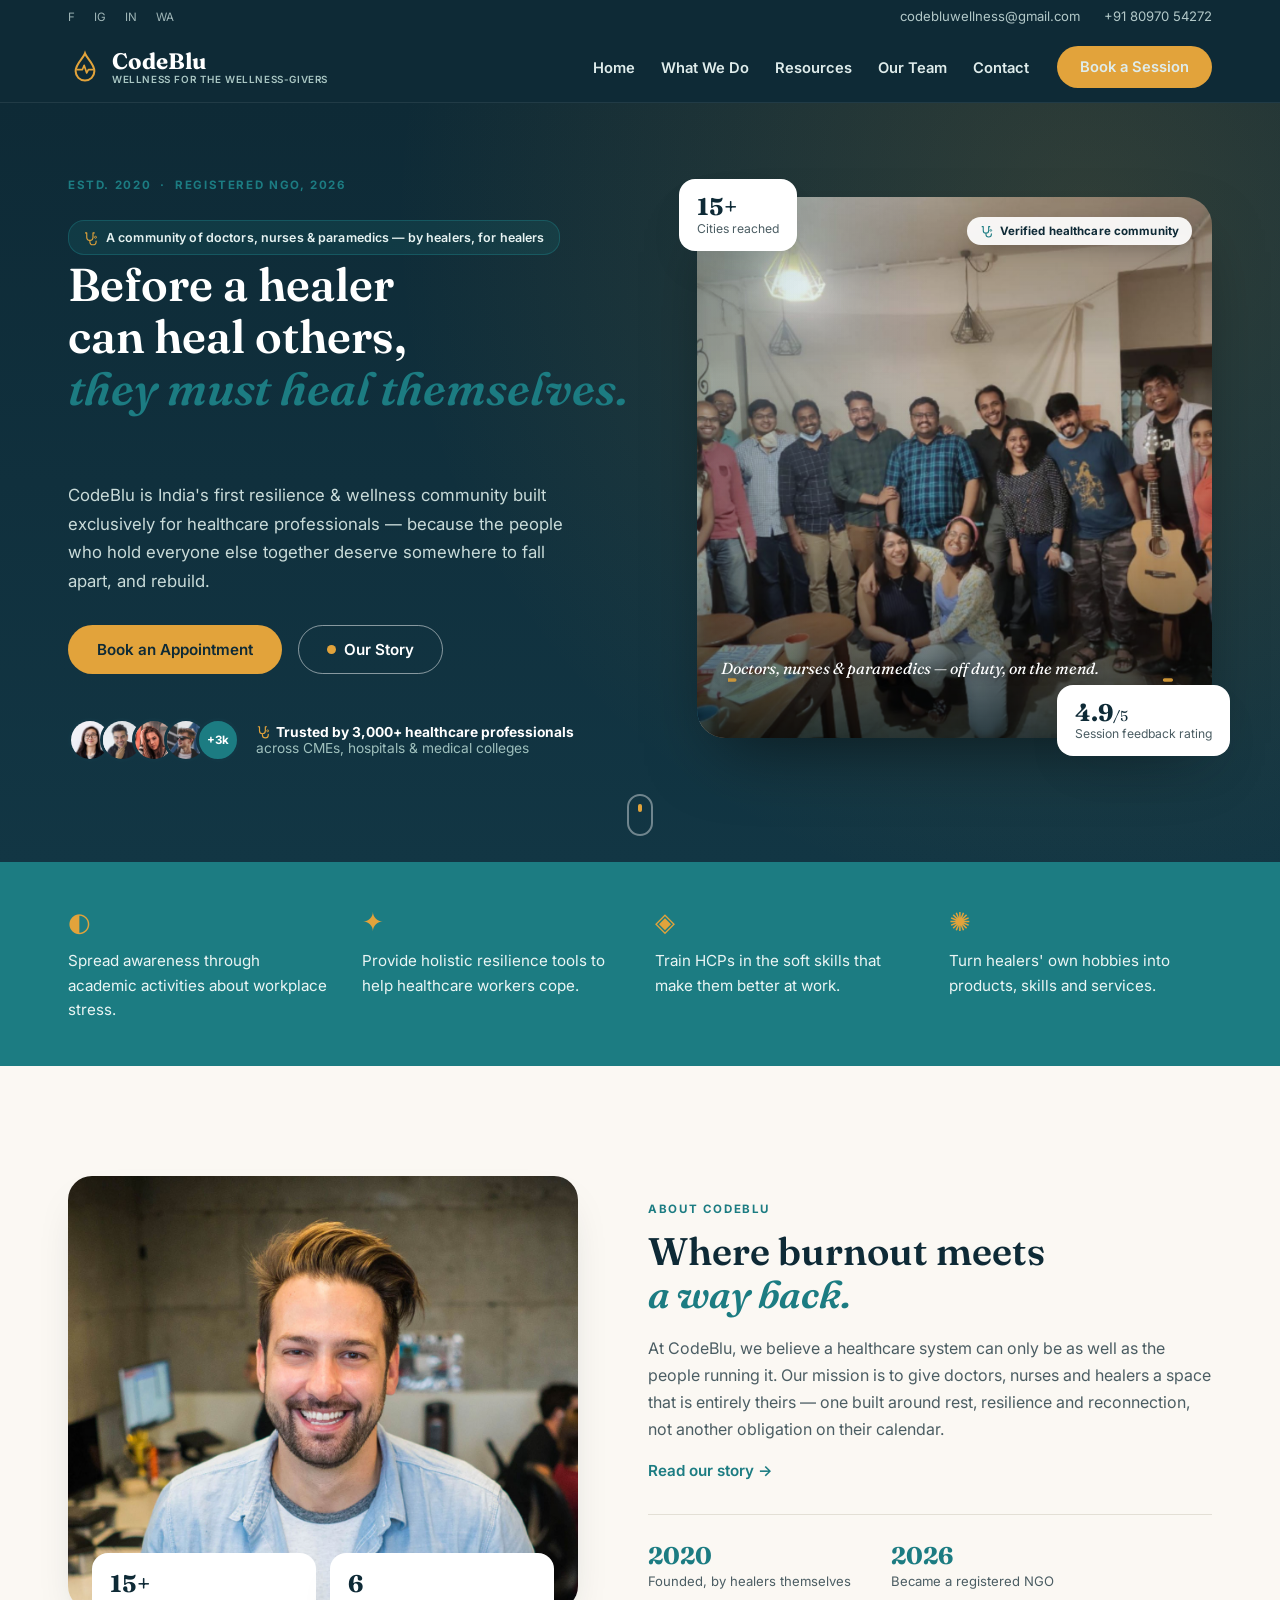
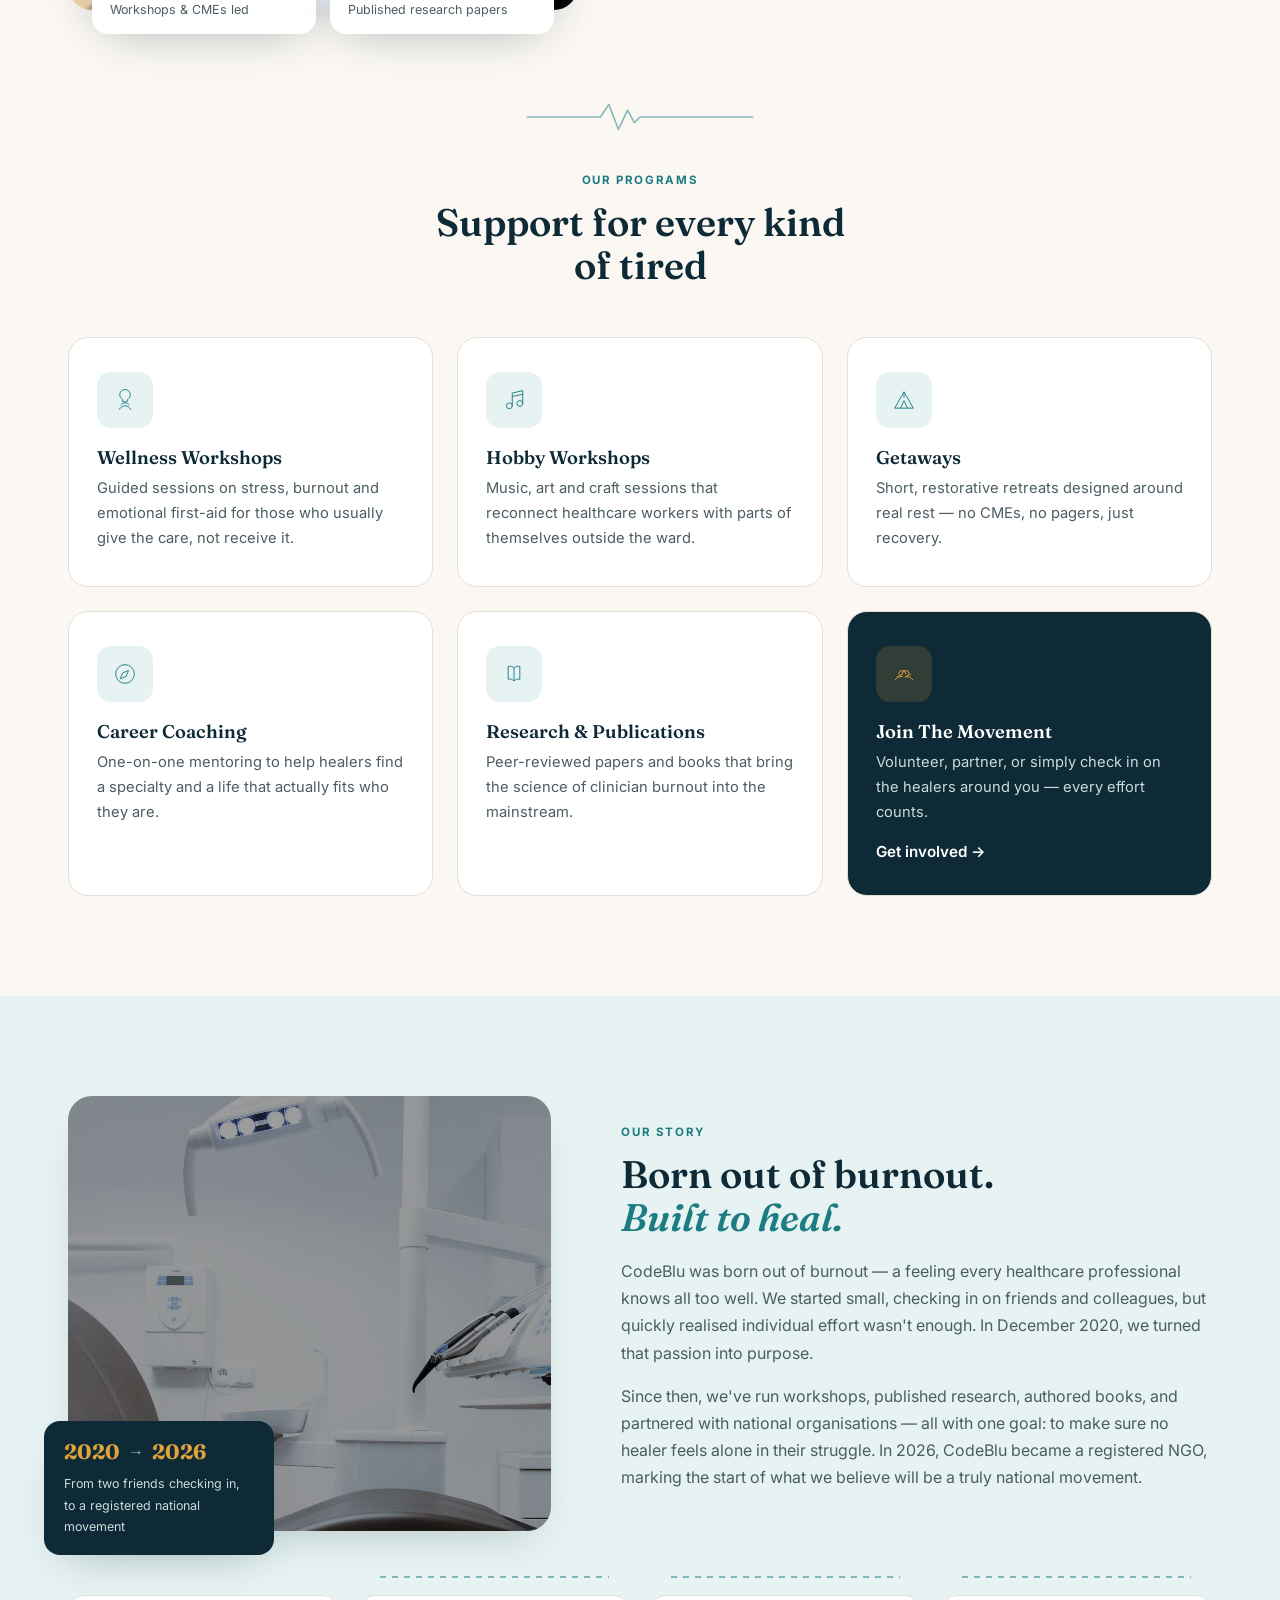
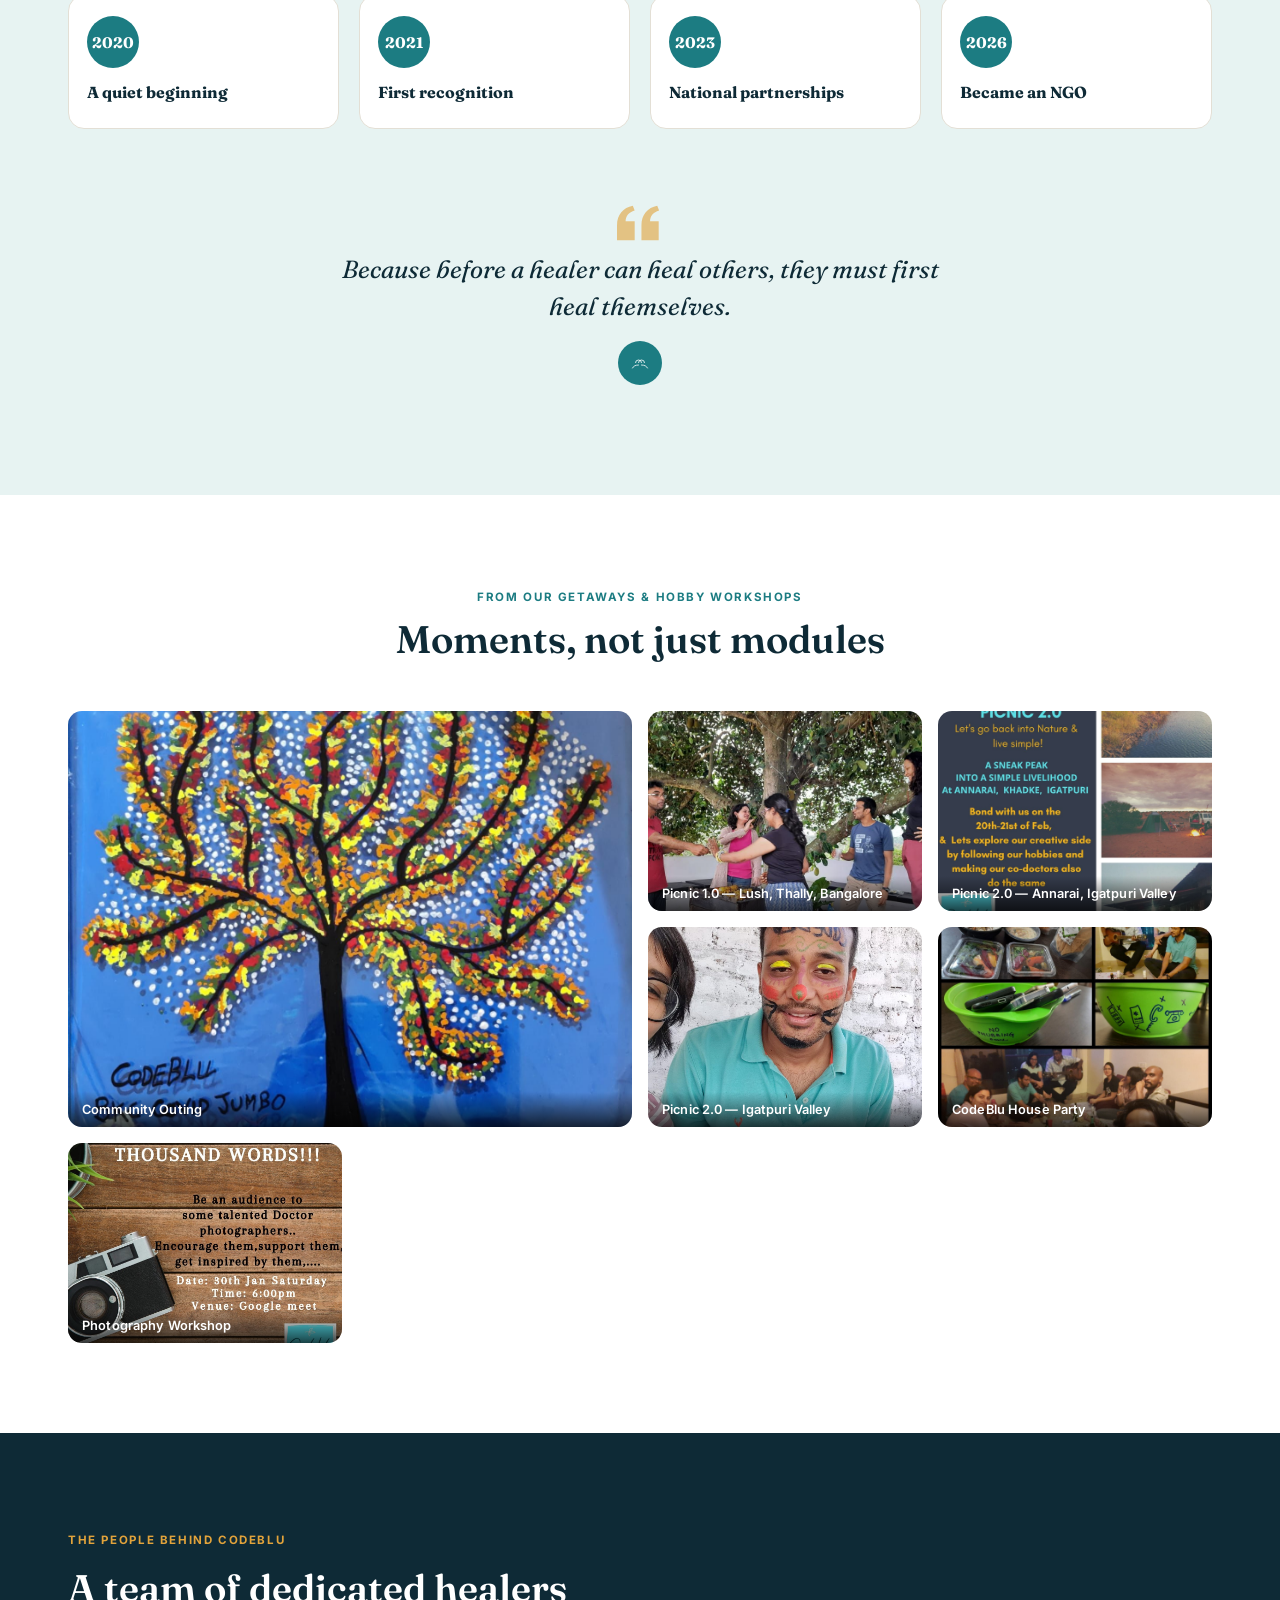
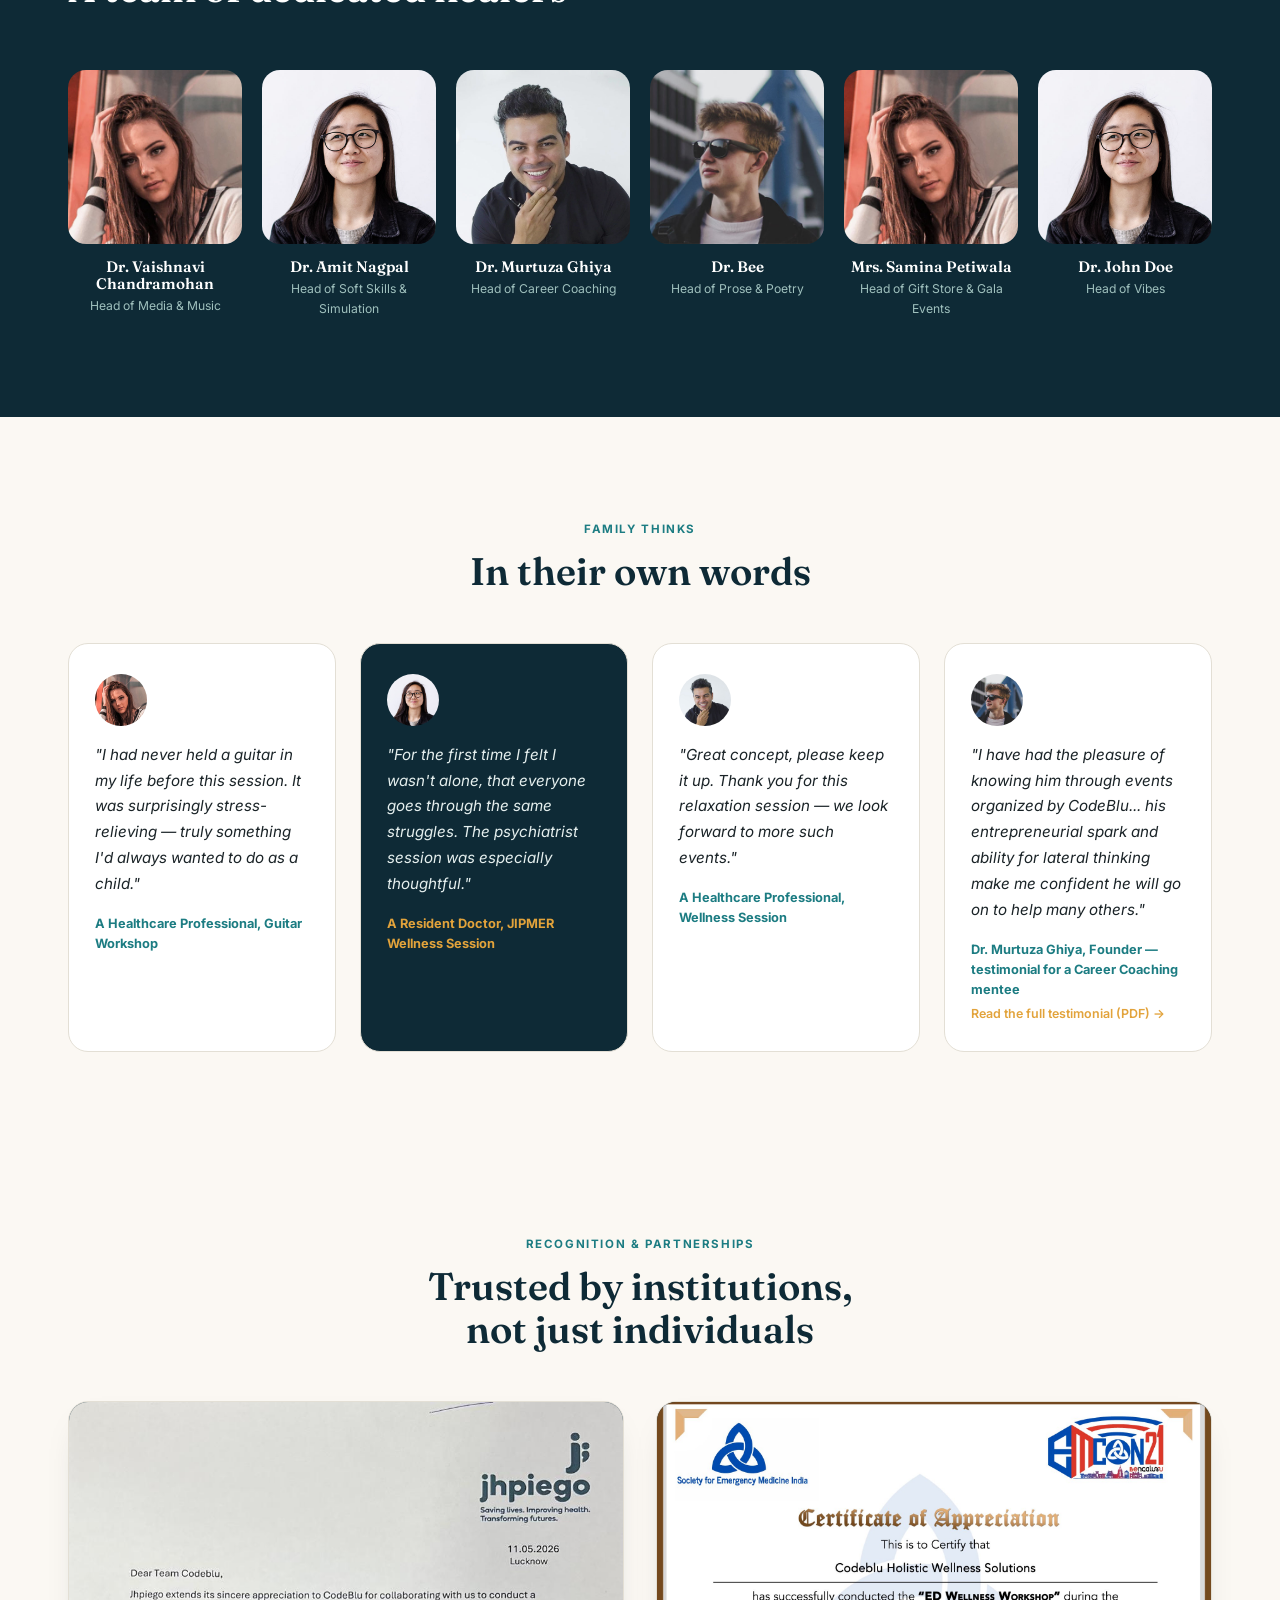
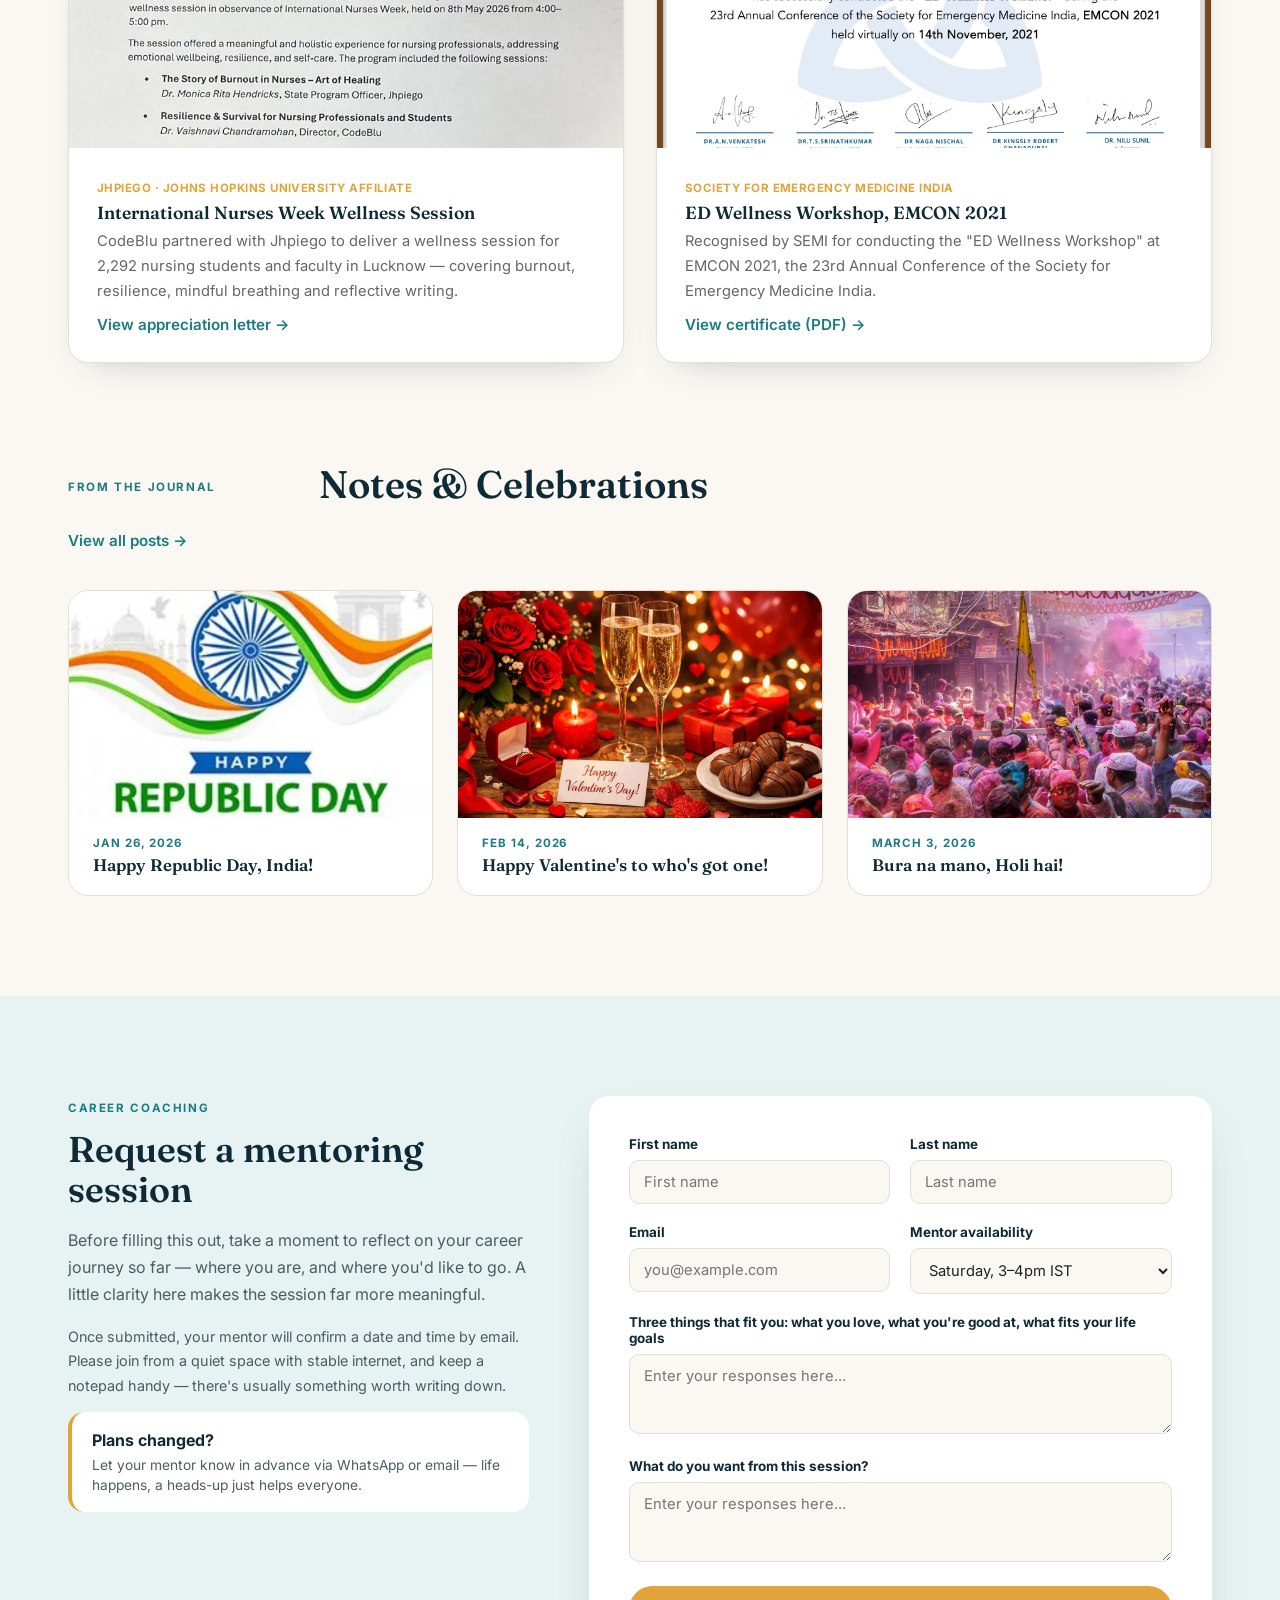
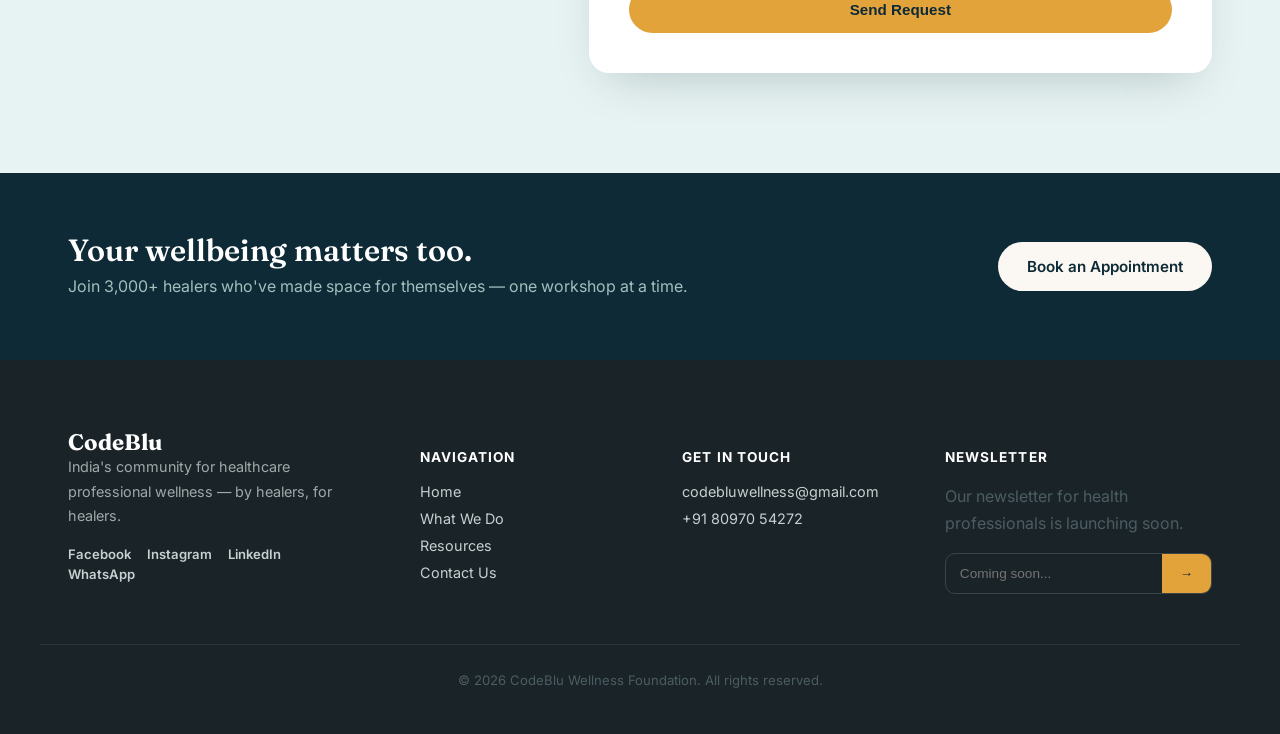
==== commit 42654b25: "Add files via upload" ====
--- a/index.html
+++ b/index.html
@@ -55,6 +55,7 @@
         <li><a href="index.html" class="active">Home</a></li>
         <li class="has-drop">
           <a href="#what-we-do">What We Do</a>
+          <button type="button" class="dd-toggle" aria-label="Toggle What We Do submenu" aria-expanded="false"><svg viewBox="0 0 24 24" width="14" height="14" fill="none"><path d="M6 9l6 6 6-6" stroke="currentColor" stroke-width="2" stroke-linecap="round" stroke-linejoin="round"/></svg></button>
           <ul class="dropdown">
             <li><a href="#wellness-workshops">Wellness Workshops</a></li>
             <li><a href="#hobby-workshops">Hobby Workshops</a></li>
@@ -64,6 +65,7 @@
         </li>
         <li class="has-drop">
           <a href="#resources">Resources</a>
+          <button type="button" class="dd-toggle" aria-label="Toggle Resources submenu" aria-expanded="false"><svg viewBox="0 0 24 24" width="14" height="14" fill="none"><path d="M6 9l6 6 6-6" stroke="currentColor" stroke-width="2" stroke-linecap="round" stroke-linejoin="round"/></svg></button>
           <ul class="dropdown">
             <li><a href="books.html">Books &amp; Research</a></li>
             <li><a href="blog.html">Blog</a></li>
--- a/css/redesign.css
+++ b/css/redesign.css
@@ -104,6 +104,7 @@
 .dropdown li a{color:var(--ink);padding:8px 12px;border-radius:8px;display:block;font-weight:500;}
 .dropdown li a:hover{background:var(--teal-light);color:var(--teal);}
 .nav-cta{padding:11px 22px;font-size:.88rem;}
+.dd-toggle{display:none;}
 
 .nav-toggle{display:none;}
 .nav-burger{display:none;}
@@ -118,13 +119,13 @@
 .hero-grid{display:grid;grid-template-columns:1.05fr .95fr;gap:60px;align-items:center;position:relative;}
 .hero-copy h1{font-size:clamp(2.1rem,3.6vw,3.15rem);color:#fff;}
 .cred-badge{
-  display:inline-flex;align-items:center;gap:8px;
-  margin:14px 0 4px;padding:7px 14px 7px 12px;
+  display:inline-flex;align-items:flex-start;gap:8px;
+  margin:14px 0 4px;padding:8px 14px;max-width:100%;
   background:rgba(28,124,130,.18);border:1px solid rgba(28,124,130,.45);
-  border-radius:99px;color:var(--teal-light);font-size:.78rem;font-weight:600;
-  letter-spacing:.01em;
-}
-.cred-badge svg{flex-shrink:0;color:var(--amber);}
+  border-radius:16px;color:var(--teal-light);font-size:.78rem;font-weight:600;
+  letter-spacing:.01em;line-height:1.4;
+}
+.cred-badge svg{flex-shrink:0;color:var(--amber);margin-top:2px;}
 .hero-lead{color:#c9dbd9;font-size:1.05rem;max-width:520px;}
 
 /* rotating tagline */
@@ -646,12 +647,21 @@
     position:fixed;inset:0 0 0 30%;top:0;background:var(--navy);
     flex-direction:column;align-items:flex-start;padding:100px 30px 30px;
     transform:translateX(100%);transition:.3s ease;z-index:60;
+    overflow-y:auto;
   }
   .main-nav ul{flex-direction:column;gap:6px;width:100%;}
-  .main-nav ul li{width:100%;}
+  .main-nav ul li{width:100%;position:relative;}
   .main-nav ul a{display:block;padding:12px 0;border-bottom:1px solid rgba(255,255,255,.08);}
-  .dropdown{position:static;opacity:1;visibility:visible;transform:none;box-shadow:none;background:rgba(255,255,255,.05);display:none;}
-  .has-drop:hover .dropdown{display:block;}
+  .has-drop > a{display:inline-block;border-bottom:none;padding-bottom:0;}
+  .has-drop{border-bottom:1px solid rgba(255,255,255,.08);padding-bottom:6px;}
+  .dropdown{position:static;opacity:1;visibility:visible;transform:none;box-shadow:none;background:rgba(255,255,255,.05);display:none;margin-top:6px;}
+  .has-drop.open .dropdown{display:block;}
+  .dd-toggle{
+    display:inline-flex;align-items:center;justify-content:center;
+    position:absolute;right:0;top:6px;width:40px;height:40px;
+    background:none;border:none;color:#fff;cursor:pointer;transition:transform .25s ease;
+  }
+  .has-drop.open .dd-toggle{transform:rotate(180deg);}
   .nav-cta{margin-top:20px;}
   .nav-burger{
     display:flex;flex-direction:column;justify-content:center;gap:5px;
